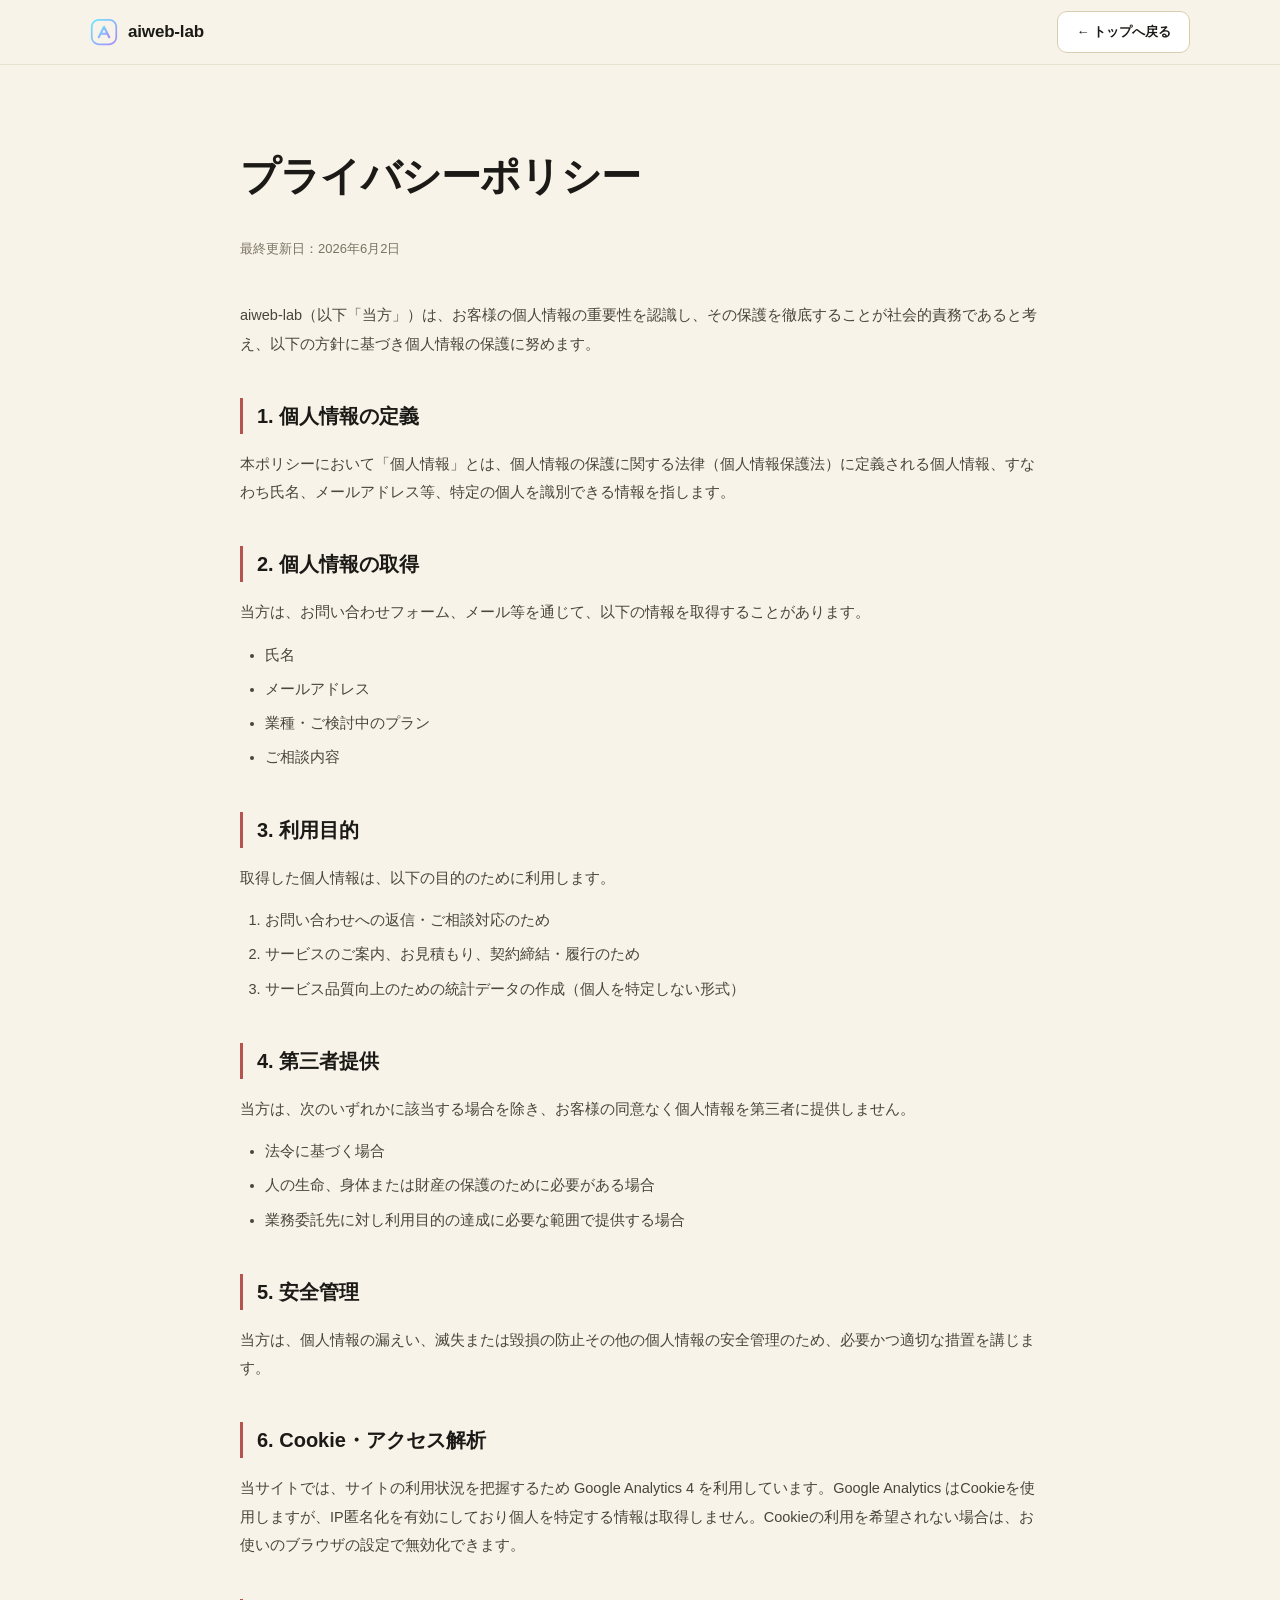
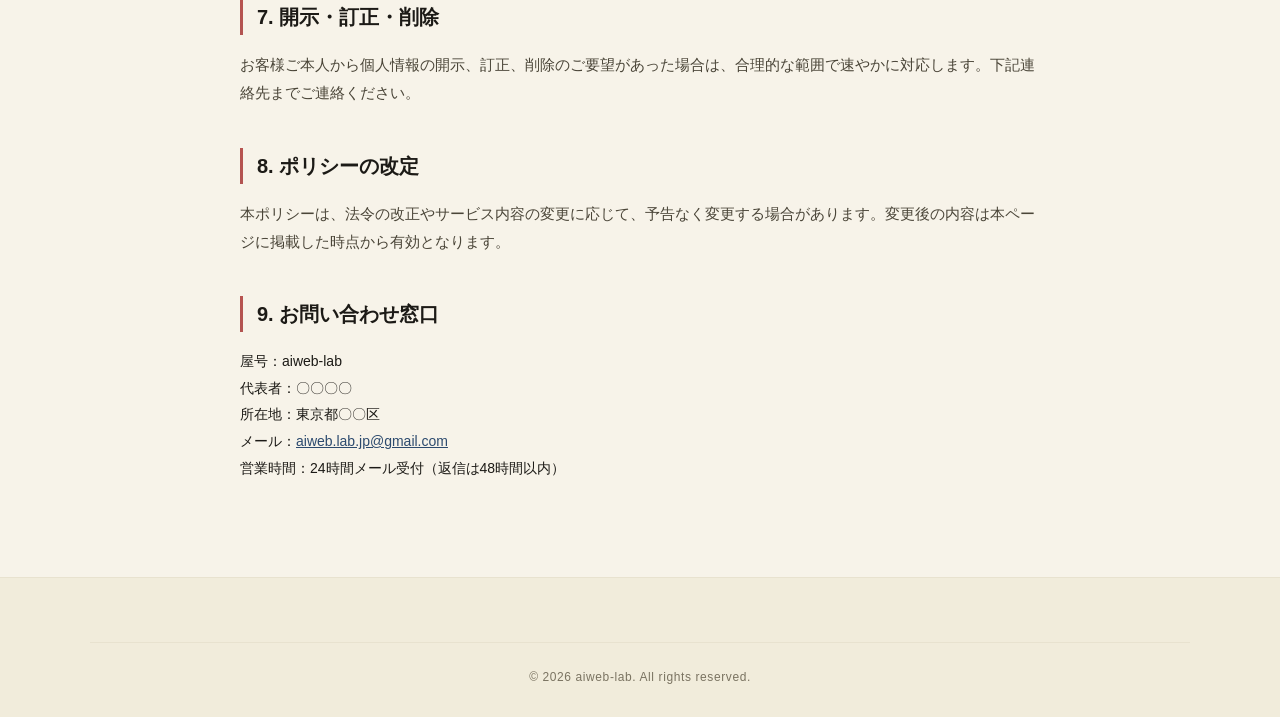
==== privacy.html @ 54e16741 "Add files via upload" ====
<!DOCTYPE html>
<html lang="ja">
<head>
<meta charset="UTF-8">
<meta name="viewport" content="width=device-width,initial-scale=1">
<meta name="robots" content="index,follow">
<title>プライバシーポリシー | aiweb-lab</title>
<meta name="description" content="aiweb-labのプライバシーポリシー。個人情報の取り扱いについて記載しています。">
<link rel="stylesheet" href="assets/css/style.css">
<style>
  .legal{padding:140px 0 96px}
  .legal h1{font-size:clamp(28px,4vw,40px);margin-bottom:24px;letter-spacing:-.02em}
  .legal .meta{color:var(--fg-subtle);font-size:13px;margin-bottom:40px;font-family:var(--ff-en)}
  .legal h2{
    font-size:20px;font-weight:700;margin:40px 0 16px;
    padding-left:14px;border-left:3px solid;border-image:var(--grad) 1;
  }
  .legal p,.legal li{color:var(--fg-muted);font-size:14.5px;line-height:1.95}
  .legal p{margin-bottom:14px}
  .legal ul,.legal ol{padding-left:1.4em;margin-bottom:18px}
  .legal li{margin-bottom:6px;list-style:disc}
  .legal ol li{list-style:decimal}
  .legal address{color:var(--fg);font-style:normal;line-height:1.9;font-size:14px}
</style>
</head>
<body>
<header class="site-header" data-elevated="true">
  <div class="container header-inner">
    <a href="index.html" class="brand">
      <span class="brand-mark"><svg viewBox="0 0 32 32" width="28" height="28"><defs><linearGradient id="lg" x1="0" y1="0" x2="1" y2="1"><stop offset="0%" stop-color="#6ee7ff"/><stop offset="100%" stop-color="#a78bfa"/></linearGradient></defs><rect x="2" y="2" width="28" height="28" rx="8" fill="none" stroke="url(#lg)" stroke-width="2"/><path d="M10 22 L16 10 L22 22 M12.5 18 H19.5" stroke="url(#lg)" stroke-width="2.4" stroke-linecap="round" stroke-linejoin="round" fill="none"/></svg></span>
      <span class="brand-text">aiweb-lab</span>
    </a>
    <a href="index.html" class="btn-ghost" style="padding:8px 18px;font-size:13px">← トップへ戻る</a>
  </div>
</header>
<main class="legal">
  <div class="container narrow">
    <h1>プライバシーポリシー</h1>
    <p class="meta">最終更新日：2026年6月2日</p>

    <p>aiweb-lab（以下「当方」）は、お客様の個人情報の重要性を認識し、その保護を徹底することが社会的責務であると考え、以下の方針に基づき個人情報の保護に努めます。</p>

    <h2>1. 個人情報の定義</h2>
    <p>本ポリシーにおいて「個人情報」とは、個人情報の保護に関する法律（個人情報保護法）に定義される個人情報、すなわち氏名、メールアドレス等、特定の個人を識別できる情報を指します。</p>

    <h2>2. 個人情報の取得</h2>
    <p>当方は、お問い合わせフォーム、メール等を通じて、以下の情報を取得することがあります。</p>
    <ul>
      <li>氏名</li>
      <li>メールアドレス</li>
      <li>業種・ご検討中のプラン</li>
      <li>ご相談内容</li>
    </ul>

    <h2>3. 利用目的</h2>
    <p>取得した個人情報は、以下の目的のために利用します。</p>
    <ol>
      <li>お問い合わせへの返信・ご相談対応のため</li>
      <li>サービスのご案内、お見積もり、契約締結・履行のため</li>
      <li>サービス品質向上のための統計データの作成（個人を特定しない形式）</li>
    </ol>

    <h2>4. 第三者提供</h2>
    <p>当方は、次のいずれかに該当する場合を除き、お客様の同意なく個人情報を第三者に提供しません。</p>
    <ul>
      <li>法令に基づく場合</li>
      <li>人の生命、身体または財産の保護のために必要がある場合</li>
      <li>業務委託先に対し利用目的の達成に必要な範囲で提供する場合</li>
    </ul>

    <h2>5. 安全管理</h2>
    <p>当方は、個人情報の漏えい、滅失または毀損の防止その他の個人情報の安全管理のため、必要かつ適切な措置を講じます。</p>

    <h2>6. Cookie・アクセス解析</h2>
    <p>当サイトでは、サイトの利用状況を把握するため Google Analytics 4 を利用しています。Google Analytics はCookieを使用しますが、IP匿名化を有効にしており個人を特定する情報は取得しません。Cookieの利用を希望されない場合は、お使いのブラウザの設定で無効化できます。</p>

    <h2>7. 開示・訂正・削除</h2>
    <p>お客様ご本人から個人情報の開示、訂正、削除のご要望があった場合は、合理的な範囲で速やかに対応します。下記連絡先までご連絡ください。</p>

    <h2>8. ポリシーの改定</h2>
    <p>本ポリシーは、法令の改正やサービス内容の変更に応じて、予告なく変更する場合があります。変更後の内容は本ページに掲載した時点から有効となります。</p>

    <h2>9. お問い合わせ窓口</h2>
    <address>
      屋号：aiweb-lab<br>
      代表者：〇〇〇〇<br>
      所在地：東京都〇〇区<br>
      メール：<a href="mailto:aiweb.lab.jp@gmail.com" style="color:var(--cyan);text-decoration:underline">aiweb.lab.jp@gmail.com</a><br>
      営業時間：24時間メール受付（返信は48時間以内）
    </address>
  </div>
</main>
<footer class="site-footer">
  <div class="container">
    <p class="copyright">© 2026 aiweb-lab. All rights reserved.</p>
  </div>
</footer>
</body>
</html>
---- assets/css/style.css ----
/* =========================================================
   aiweb-lab — style.css
   Clean modern light theme
   ========================================================= */

:root{
  /* Background — 和紙 / 生成り */
  --bg-0:#ffffff;
  --bg-1:#f7f3e9;      /* kinari (washi) base */
  --bg-2:#fdfaf2;      /* card paper */
  --bg-3:#efe9d8;
  --bg-4:#e6dec8;

  /* Surface tint */
  --surface-soft:#f1ecdb;

  /* Borders — 細罫線 */
  --border-subtle:#e8e2cf;
  --border:#d6cdb2;
  --border-strong:#b3a888;

  /* Text — 墨色 */
  --fg:#1c1a16;        /* sumi */
  --fg-muted:#4a4538;
  --fg-subtle:#7a7361;

  /* Accents — 朱 / 藍 / 抹茶 */
  --vermilion:#b85450;   /* 朱（あけ） */
  --vermilion-deep:#9a3f3b;
  --indigo:#2c4a6e;      /* 藍 */
  --indigo-deep:#1f3a5f;
  --matcha:#6b8e4e;      /* 抹茶 */
  --ochre:#c9a875;       /* 黄土 */

  /* Legacy aliases (so existing class names keep working) */
  --cyan:var(--indigo);
  --violet:var(--vermilion);
  --yellow:var(--ochre);
  --grad:linear-gradient(135deg,var(--vermilion),var(--indigo));
  --grad-strong:linear-gradient(120deg,#b85450 0%,#9a3f3b 50%,#2c4a6e 100%);

  /* Typography — 見出し明朝、本文ゴシック */
  --ff-jp:-apple-system,"Hiragino Kaku Gothic ProN","Yu Gothic","Yu Gothic UI",sans-serif;
  --ff-jp-mincho:"Shippori Mincho","Hiragino Mincho ProN","Yu Mincho",serif;
  --ff-en:"Inter",-apple-system,sans-serif;
  --ff-base:var(--ff-en),var(--ff-jp);
  --ff-display:var(--ff-jp-mincho);

  /* Sizing */
  --container:1180px;
  --container-narrow:880px;
  --radius:8px;
  --radius-lg:12px;
}

/* Smooth size transitions (FAQ details auto height) */
:root{interpolate-size:allow-keywords}

/* Reset */
*,*::before,*::after{box-sizing:border-box}
*{margin:0;padding:0}
html{scroll-behavior:smooth;-webkit-text-size-adjust:100%}
body{
  font-family:var(--ff-base);
  background:var(--bg-1);
  color:var(--fg);
  line-height:1.8;
  font-feature-settings:"palt";
  font-size:clamp(15.5px,.95rem + .2vw,17.5px);
  -webkit-font-smoothing:antialiased;
  text-rendering:optimizeLegibility;
  overflow-x:hidden;
}
img,svg,video{display:block;max-width:100%;height:auto}
button{font:inherit;color:inherit;background:none;border:0;cursor:pointer}
a{color:inherit;text-decoration:none}
ul,ol{list-style:none}

::selection{background:rgba(124,58,237,.18);color:var(--fg)}

/* Skip link */
.skip-link{
  position:absolute;left:-9999px;top:0;
  background:var(--fg);color:#fff;padding:8px 16px;z-index:1000;
  font-weight:600;border-radius:0 0 8px 0;
}
.skip-link:focus{left:0}

/* Container */
.container{
  width:100%;
  max-width:var(--container);
  margin-inline:auto;
  padding-inline:clamp(20px,4vw,40px);
}
.container.narrow{max-width:var(--container-narrow)}

/* =========================================================
   HEADER
   ========================================================= */
.site-header{
  position:fixed;inset:0 0 auto 0;z-index:50;
  transition:background .3s ease,border-color .3s ease,backdrop-filter .3s ease;
  border-bottom:1px solid transparent;
}
.site-header[data-elevated="true"]{
  background:rgba(247,243,233,.82);
  backdrop-filter:saturate(160%) blur(14px);
  -webkit-backdrop-filter:saturate(160%) blur(14px);
  border-bottom-color:var(--border-subtle);
}
.header-inner{
  display:flex;align-items:center;justify-content:space-between;
  height:64px;
}
.brand{display:inline-flex;align-items:center;gap:10px;font-weight:700;letter-spacing:-.01em;color:var(--fg)}
.brand-mark{display:inline-grid;place-items:center}
.brand-text{font-family:var(--ff-en);font-size:17px}
.site-nav{display:flex;align-items:center;gap:28px}
.site-nav a{
  font-size:14px;color:var(--fg-muted);font-weight:500;
  transition:color .2s ease;
}
.site-nav a:hover{color:var(--fg)}
.nav-cta{
  background:var(--fg);color:#fff !important;
  padding:8px 18px;border-radius:8px;font-weight:600 !important;
  transition:background .2s ease,transform .2s ease;
}
.nav-cta:hover{background:#262626;transform:translateY(-1px)}
.burger{display:none;width:44px;height:44px;flex-direction:column;gap:5px;align-items:center;justify-content:center}
.burger span{display:block;width:22px;height:2px;background:var(--fg);transition:transform .25s,opacity .25s}
.burger[aria-expanded="true"] span:nth-child(1){transform:translateY(7px) rotate(45deg)}
.burger[aria-expanded="true"] span:nth-child(2){opacity:0}
.burger[aria-expanded="true"] span:nth-child(3){transform:translateY(-7px) rotate(-45deg)}

@media (max-width:900px){
  .site-nav{
    position:absolute;top:64px;left:0;right:0;
    flex-direction:column;align-items:stretch;gap:0;
    background:rgba(247,243,233,.98);
    backdrop-filter:blur(16px);-webkit-backdrop-filter:blur(16px);
    border-bottom:1px solid var(--border-subtle);
    padding:8px 20px 24px;
    transform:translateY(-12px);opacity:0;pointer-events:none;
    transition:transform .25s ease,opacity .25s ease;
  }
  .site-nav[data-open="true"]{transform:none;opacity:1;pointer-events:auto}
  .site-nav a{padding:14px 0;font-size:16px;border-bottom:1px solid var(--border-subtle);color:var(--fg)}
  .site-nav a:last-child{border:0}
  .nav-cta{margin-top:12px;text-align:center;padding:14px 20px;border-radius:10px}
  .burger{display:flex}
}

/* =========================================================
   HERO
   ========================================================= */
.hero{
  position:relative;min-height:min(100svh,820px);
  display:grid;place-items:center;
  overflow:hidden;isolation:isolate;
  padding:104px 0 64px;
  background:var(--bg-1);
}
.hero-bg{
  position:absolute;inset:-20%;z-index:-2;
  background:
    radial-gradient(50% 45% at 16% 28%,rgba(184,84,80,.16),transparent 60%),
    radial-gradient(55% 50% at 84% 68%,rgba(44,74,110,.18),transparent 60%),
    radial-gradient(35% 30% at 58% 12%,rgba(201,168,117,.12),transparent 60%);
  filter:blur(80px);
  animation:drift 26s ease-in-out infinite alternate;
}
@keyframes drift{to{transform:translate3d(3%,-2%,0) scale(1.05)}}

.hero-grain{display:none}

.hero-inner{text-align:center;position:relative;z-index:1}

/* Hero notice (positioning disclosure) */
.hero-notice{
  font-size:13px;line-height:1.75;
  color:var(--fg-muted);
  margin:14px auto 22px;
  max-width:560px;
}
.hero-notice a{
  color:var(--vermilion);font-weight:600;
  text-decoration:underline;text-underline-offset:3px;
}
.hero-notice a:hover{color:var(--vermilion-deep)}

.badge{
  display:inline-flex;align-items:center;gap:10px;
  padding:7px 16px;border-radius:0;
  background:var(--bg-2);
  border:1px solid var(--vermilion);
  font-size:12.5px;letter-spacing:.05em;color:var(--vermilion);font-weight:600;
  margin-bottom:28px;
  position:relative;
}
.badge::before,.badge::after{
  content:"";position:absolute;width:7px;height:7px;border:1px solid var(--vermilion);
}
.badge::before{top:-2px;left:-2px;border-right:0;border-bottom:0}
.badge::after{bottom:-2px;right:-2px;border-left:0;border-top:0}
.dot{
  width:7px;height:7px;border-radius:50%;background:var(--vermilion);
  box-shadow:0 0 0 0 rgba(184,84,80,.55);
  animation:pulse 2s infinite;
}
@keyframes pulse{
  0%{box-shadow:0 0 0 0 rgba(184,84,80,.5)}
  70%{box-shadow:0 0 0 8px rgba(184,84,80,0)}
  100%{box-shadow:0 0 0 0 rgba(184,84,80,0)}
}

.hero h1{
  font-family:var(--ff-display);
  font-size:clamp(36px,7vw,84px);
  line-height:1.18;letter-spacing:-.02em;
  font-weight:700;
  margin-bottom:24px;
  font-feature-settings:"palt";
  color:var(--fg);
}
/* Accent — 朱色一色（グラデ廃止）+ 朱の点（一文字目の右上） */
.grad{
  color:var(--vermilion);
  -webkit-text-fill-color:initial;
  background:none;
  position:relative;
  font-family:var(--ff-display);
  font-weight:800;
}
@media (forced-colors:active){
  .grad{-webkit-text-fill-color:CanvasText;background:none}
}

.hero-sub{
  color:var(--fg-muted);
  font-size:clamp(15.5px,1.4vw,18.5px);
  line-height:1.9;
  margin:0 auto 36px;max-width:660px;
}
.hero-sub b{color:var(--fg);font-weight:700}

.cta-row{
  display:flex;gap:12px;justify-content:center;flex-wrap:wrap;
  margin-bottom:32px;
}

.hero-trust{
  display:flex;gap:0;justify-content:center;flex-wrap:wrap;
  color:var(--fg-muted);font-size:13px;
  margin-bottom:36px;
}
.hero-trust li{
  display:inline-flex;align-items:center;
  padding:0 18px;line-height:1.5;
  border-right:1px solid var(--border);
}
.hero-trust li:last-child{border-right:0}
@media (max-width:560px){
  .hero-trust li{border-right:0;padding:4px 12px}
}

/* Hero plan meta bar */
.hero-meta{
  display:inline-flex;align-items:stretch;gap:0;
  padding:14px 4px;border-radius:14px;
  background:var(--bg-2);
  border:1px solid var(--border);
  box-shadow:0 2px 8px rgba(10,10,10,.04);
  max-width:100%;
}
.meta-item{
  display:flex;flex-direction:column;gap:2px;
  padding:0 22px;text-align:left;
}
.meta-label{
  font-size:11px;color:var(--fg-muted);letter-spacing:.05em;
  font-family:var(--ff-en);text-transform:uppercase;font-weight:600;
}
.meta-val{
  font-family:var(--ff-en);font-weight:800;font-size:18px;
  color:var(--fg);letter-spacing:-.01em;line-height:1.2;
}
.meta-val small{font-size:11px;color:var(--fg-muted);font-weight:600;margin-left:1px}
.meta-sub{font-size:11px;color:var(--indigo);font-weight:600}
.meta-sep{
  width:1px;align-self:stretch;
  background:var(--border);
  margin:4px 0;
}
@media (max-width:680px){
  .hero-meta{flex-direction:column;padding:8px;gap:6px;width:100%;max-width:340px}
  .meta-item{flex-direction:row;align-items:baseline;justify-content:space-between;padding:8px 16px}
  .meta-sep{width:auto;height:1px;background:var(--border);margin:0 12px}
}

.scroll-hint{
  position:absolute;bottom:24px;left:50%;
  transform:translateX(-50%);
  font-size:10px;letter-spacing:.3em;color:var(--fg-subtle);
  animation:bob 2s ease-in-out infinite;
  font-family:var(--ff-en);
}
@keyframes bob{50%{transform:translate(-50%,6px)}}

/* =========================================================
   BUTTONS — modern monochrome
   ========================================================= */
.btn-primary,
.btn-ghost{
  display:inline-flex;align-items:center;gap:10px;
  padding:13px 24px;border-radius:10px;
  font-weight:600;font-size:14.5px;
  transition:transform .2s ease,background .2s ease,border-color .2s ease,box-shadow .2s ease;
  position:relative;
  text-align:center;justify-content:center;
}
.btn-primary{
  color:#fff;
  background:var(--fg);
  box-shadow:0 1px 2px rgba(10,10,10,.06),0 4px 12px rgba(10,10,10,.08);
}
.btn-primary:hover{background:#262626;transform:translateY(-1px);box-shadow:0 2px 4px rgba(10,10,10,.08),0 10px 24px rgba(10,10,10,.12)}
.btn-primary:focus-visible{outline:2px solid var(--violet);outline-offset:3px}

.btn-ghost{
  color:var(--fg);
  border:1px solid var(--border);
  background:#fff;
}
.btn-ghost:hover{background:var(--bg-3);border-color:var(--border-strong);transform:translateY(-1px)}
.btn-ghost:focus-visible{outline:2px solid var(--violet);outline-offset:3px}

/* =========================================================
   SECTIONS
   ========================================================= */
.section{padding:clamp(80px,10vw,128px) 0;position:relative}
.section-head{text-align:center;margin-bottom:clamp(40px,5vw,64px)}
/* Eyebrow — 朱の罫線で挟むミニマル和風 */
.eyebrow{
  display:inline-flex;align-items:center;gap:10px;
  font-family:var(--ff-en);font-size:11px;letter-spacing:.25em;text-transform:uppercase;
  color:var(--vermilion);font-weight:600;
  padding:0;border-radius:0;background:none;border:0;
  margin-bottom:16px;
}
.eyebrow::before,.eyebrow::after{
  content:"";display:inline-block;width:24px;height:1px;background:var(--vermilion);opacity:.5;
}
.section h2{
  font-family:var(--ff-display);
  font-size:clamp(28px,4vw,44px);
  line-height:1.35;letter-spacing:-.01em;font-weight:700;
  margin-bottom:14px;color:var(--fg);
}
.lead{color:var(--fg-muted);max-width:620px;margin:0 auto;font-size:clamp(14px,1.3vw,16px)}

/* =========================================================
   CARD GRID
   ========================================================= */
.grid-3{
  display:grid;gap:clamp(16px,2vw,24px);
  grid-template-columns:repeat(auto-fit,minmax(min(280px,100%),1fr));
}

.card{
  position:relative;
  background:var(--bg-2);
  border:1px solid var(--border);
  border-radius:var(--radius-lg);
  padding:clamp(24px,3vw,32px);
  transition:transform .25s ease,box-shadow .25s ease,border-color .25s ease;
  box-shadow:0 1px 2px rgba(10,10,10,.04),0 4px 12px -4px rgba(10,10,10,.05);
}
@media (hover:hover) and (pointer:fine){
  .card:hover{
    transform:translateY(-4px);
    border-color:var(--fg);
    box-shadow:0 4px 8px rgba(10,10,10,.06),0 16px 40px -8px rgba(10,10,10,.14);
  }
}

.card-num{
  font-family:var(--ff-en);font-size:12px;font-weight:600;
  color:var(--vermilion);letter-spacing:.15em;
  margin-bottom:10px;
  display:inline-block;
  padding-bottom:4px;
  border-bottom:1px solid var(--vermilion);
}
.card h3{
  font-size:clamp(18px,1.8vw,22px);font-weight:700;letter-spacing:-.015em;
  margin-bottom:12px;line-height:1.4;color:var(--fg);
}
.card p{color:var(--fg-muted);font-size:14.5px;line-height:1.8;margin-bottom:16px}
.card .micro{display:flex;flex-direction:column;gap:6px;color:var(--fg-muted);font-size:13px}
.card .micro li{padding-left:18px;position:relative}
.card .micro li::before{
  content:"";position:absolute;left:0;top:.7em;
  width:6px;height:6px;border-radius:50%;
  background:var(--grad);
}

/* =========================================================
   SERVICES
   ========================================================= */
.services-grid .service header{margin-bottom:12px}
.service .tag{
  display:inline-block;font-size:11px;
  font-family:var(--ff-en);letter-spacing:.15em;text-transform:uppercase;
  padding:4px 10px;border-radius:0;
  background:transparent;color:var(--indigo);font-weight:600;
  border:1px solid var(--indigo);
  margin-bottom:8px;
}
.service h3{font-size:18px;font-weight:600;color:var(--fg);margin:0}
.service-price{
  font-family:var(--ff-en);
  font-size:clamp(32px,4vw,42px);font-weight:800;
  color:var(--fg);letter-spacing:-.025em;
  margin:10px 0 4px;line-height:1;
}
.service-price span{font-size:.55em;vertical-align:.18em;margin-right:2px;color:var(--fg-muted);font-weight:600}
.service-price .unit{font-size:.4em;color:var(--fg-muted);margin-left:4px;vertical-align:0;font-weight:600}
.service-tax{font-size:12px;color:var(--fg-subtle);margin-bottom:16px}
.checks{display:flex;flex-direction:column;gap:10px;color:var(--fg);font-size:14px;margin-top:18px}
.checks li{padding-left:26px;position:relative;line-height:1.6}
.checks li::before{
  content:"";position:absolute;left:0;top:.25em;
  width:18px;height:18px;border-radius:50%;
  background:var(--grad);
  mask:url("data:image/svg+xml;utf8,<svg xmlns='http://www.w3.org/2000/svg' viewBox='0 0 16 16'><path d='M3 8l3 3 7-7' stroke='black' stroke-width='2.4' fill='none' stroke-linecap='round' stroke-linejoin='round'/></svg>") center/12px no-repeat;
  -webkit-mask:url("data:image/svg+xml;utf8,<svg xmlns='http://www.w3.org/2000/svg' viewBox='0 0 16 16'><path d='M3 8l3 3 7-7' stroke='black' stroke-width='2.4' fill='none' stroke-linecap='round' stroke-linejoin='round'/></svg>") center/12px no-repeat;
}

/* =========================================================
   DEMOS
   ========================================================= */
.demos-grid .demo{
  padding:0;overflow:hidden;display:flex;flex-direction:column;
  text-decoration:none;color:inherit;
}
.demo-thumb{
  position:relative;aspect-ratio:16/10;overflow:hidden;
  display:grid;place-items:center;
}
/* 和の色：朱・桜鼠・浅葱 */
.demo-thumb.gym{background:linear-gradient(135deg,#c46b58 0%,#7c2a25 100%)}
.demo-thumb.salon{background:linear-gradient(135deg,#d4a59a 0%,#a07569 100%)}
.demo-thumb.coach{background:linear-gradient(135deg,#5a7a96 0%,#2c4a6e 100%)}
.thumb-overlay{
  position:absolute;inset:0;
  background:linear-gradient(180deg,rgba(0,0,0,.15) 0%,rgba(0,0,0,.55) 100%);
  pointer-events:none;
}
/* Plan tag — top right of demo thumb */
.plan-tag{
  position:absolute;top:12px;right:12px;z-index:2;
  display:inline-block;
  font-family:var(--ff-en);font-size:10.5px;letter-spacing:.06em;font-weight:700;
  padding:5px 10px;
  background:var(--bg-2);
  color:var(--vermilion);
  border:1px solid var(--vermilion);
}
.thumb-content{position:relative;text-align:center;padding:24px;color:#fff}
.thumb-tag{
  display:inline-block;font-size:11px;letter-spacing:.2em;
  padding:4px 14px;border:1px solid rgba(255,255,255,.7);
  color:#fff;margin-bottom:14px;font-weight:600;
  background:transparent;
}
.thumb-h{
  font-family:var(--ff-display);
  font-size:clamp(20px,2.2vw,28px);font-weight:700;
  letter-spacing:.02em;line-height:1.4;color:#fff;
  text-shadow:0 2px 12px rgba(0,0,0,.4);
}
.thumb-deco{
  position:absolute;inset:0;width:100%;height:100%;
  pointer-events:none;opacity:.4;
}
.demo-body{padding:24px 28px 28px}
.demo-body h3{font-size:18px;margin-bottom:8px;font-weight:700;color:var(--fg)}
.demo-body p{color:var(--fg-muted);font-size:14px;line-height:1.7;margin-bottom:14px}
.demo-link{
  font-family:var(--ff-en);font-size:13px;font-weight:600;
  color:var(--vermilion);letter-spacing:.02em;
}
.demo:hover .demo-link{color:var(--indigo)}
.demos-note{
  text-align:center;color:var(--fg-subtle);
  font-size:12px;margin-top:32px;
}

/* Metrics */
.metrics{
  display:grid;gap:16px;
  grid-template-columns:repeat(auto-fit,minmax(min(220px,100%),1fr));
  margin-top:56px;
  padding-top:48px;
  border-top:1px solid var(--border-subtle);
}
.metric{text-align:center;padding:8px 12px}
.metric-num{
  font-family:var(--ff-en);font-weight:800;
  font-size:clamp(40px,5vw,56px);line-height:1;letter-spacing:-.04em;
  color:var(--fg);
  margin-bottom:8px;
}
.metric-num small{font-size:.45em;color:var(--fg-muted);margin-left:2px;font-weight:600}
.metric-lbl{font-size:13px;font-weight:600;color:var(--fg);letter-spacing:.02em;margin-bottom:6px}
.metric-desc{font-size:12px;color:var(--fg-muted);line-height:1.7;max-width:240px;margin:0 auto}

/* =========================================================
   FLOW
   ========================================================= */
.flow{
  display:grid;gap:20px;
  grid-template-columns:repeat(auto-fit,minmax(min(220px,100%),1fr));
}
.flow li{
  position:relative;padding:28px 24px;
  background:#fff;border-radius:var(--radius);
  border:1px solid var(--border);
  box-shadow:0 1px 2px rgba(10,10,10,.03);
}
.flow .step{
  display:inline-block;
  font-family:var(--ff-en);font-size:11px;font-weight:600;
  letter-spacing:.15em;
  color:var(--vermilion);margin-bottom:10px;
  padding-bottom:4px;
  border-bottom:1px solid var(--vermilion);
}
.flow h3{font-size:16px;font-weight:700;margin-bottom:6px;color:var(--fg)}
.flow p{color:var(--fg-muted);font-size:13.5px;line-height:1.7}

/* =========================================================
   PRICING
   ========================================================= */
.pricing{
  background:var(--surface-soft);
}
.plans{
  display:grid;gap:24px;align-items:center;
  grid-template-columns:repeat(3,1fr);
  max-width:1100px;margin:0 auto;
}
@media (max-width:920px){
  .plans{grid-template-columns:1fr;gap:20px}
}

.plan{
  position:relative;
  background:var(--bg-2);
  border:1px solid var(--border);
  border-radius:16px;
  padding:36px 28px 28px;
  transition:transform .25s ease,box-shadow .25s ease,border-color .25s ease;
  box-shadow:0 1px 2px rgba(10,10,10,.03);
}
@media (hover:hover){
  .plan:hover{
    transform:translateY(-4px);
    border-color:var(--border-strong);
    box-shadow:0 12px 32px -8px rgba(10,10,10,.10);
  }
}
.plan-featured{
  transform:scale(1.04);
  border:2px solid var(--vermilion);
  box-shadow:0 20px 48px -12px rgba(184,84,80,.20);
  z-index:1;
}
@media (max-width:920px){
  .plan-featured{order:-1;transform:none;margin-top:12px}
}
@media (hover:hover){
  .plan-featured:hover{transform:scale(1.06) translateY(-4px)}
}
.plan-badge{
  position:absolute;top:-14px;left:50%;transform:translateX(-50%);
  background:var(--vermilion);color:#fff;
  font-weight:600;font-size:12px;letter-spacing:.05em;
  padding:6px 16px;border-radius:0;white-space:nowrap;
}
.plan-name{font-size:18px;font-weight:700;margin-bottom:4px;color:var(--fg)}
.plan-desc{color:var(--fg-muted);font-size:13px;margin-bottom:20px}
.plan-price{display:flex;align-items:baseline;gap:2px;margin-bottom:6px}
.plan-price .cur{font-size:22px;color:var(--fg-muted);font-weight:600}
.plan-price .amt{
  font-family:var(--ff-en);font-size:46px;font-weight:800;letter-spacing:-.03em;
  color:var(--fg);line-height:1;
}
.plan-price .per{font-size:15px;color:var(--fg-muted);margin-left:2px}
.plan-tax{color:var(--fg-subtle);font-size:12px;margin-bottom:24px}
.plan-feats{display:flex;flex-direction:column;gap:0;margin-bottom:28px}
.plan-feats li{
  position:relative;padding:11px 0 11px 28px;
  font-size:14px;border-bottom:1px solid var(--border-subtle);color:var(--fg);
}
.plan-feats li:last-child{border-bottom:0}
.plan-feats li::before{
  content:"";position:absolute;left:0;top:14px;
  width:16px;height:16px;border-radius:50%;background:var(--grad);
  mask:url("data:image/svg+xml;utf8,<svg xmlns='http://www.w3.org/2000/svg' viewBox='0 0 16 16'><path d='M3 8l3 3 7-7' stroke='black' stroke-width='2.5' fill='none' stroke-linecap='round' stroke-linejoin='round'/></svg>") center/11px no-repeat;
  -webkit-mask:url("data:image/svg+xml;utf8,<svg xmlns='http://www.w3.org/2000/svg' viewBox='0 0 16 16'><path d='M3 8l3 3 7-7' stroke='black' stroke-width='2.5' fill='none' stroke-linecap='round' stroke-linejoin='round'/></svg>") center/11px no-repeat;
}
.plan-cta{
  display:block;text-align:center;
  padding:13px 20px;border-radius:10px;
  font-weight:600;font-size:14px;
  background:#fff;color:var(--fg);
  border:1px solid var(--border);
  transition:background .2s ease,transform .2s ease,border-color .2s ease;
}
.plan-cta:hover{background:var(--bg-3);border-color:var(--border-strong);transform:translateY(-1px)}
.plan-cta-primary{
  background:var(--fg);color:#fff;border-color:var(--fg);
}
.plan-cta-primary:hover{background:#262626;border-color:#262626}
.plans-note{
  text-align:center;color:var(--fg-subtle);
  font-size:12px;margin-top:36px;
}

/* =========================================================
   FAQ
   ========================================================= */
.faq-list{display:flex;flex-direction:column;gap:10px}
.faq-item{
  position:relative;
  background:var(--bg-2);
  border:1px solid var(--border);
  border-radius:12px;
  overflow:hidden;
  transition:border-color .25s ease,box-shadow .25s ease;
}
.faq-item[open]{
  border-color:var(--fg);
  box-shadow:0 8px 24px -8px rgba(10,10,10,.10);
}
.faq-item summary{
  list-style:none;cursor:pointer;
  padding:20px 24px;
  display:flex;justify-content:space-between;align-items:center;gap:16px;
  font-weight:600;color:var(--fg);font-size:15px;line-height:1.6;
}
.faq-item summary::-webkit-details-marker{display:none}
.faq-item summary:focus-visible{outline:2px solid var(--violet);outline-offset:-4px;border-radius:12px}
.faq-item .chev{
  flex-shrink:0;width:20px;height:20px;
  color:var(--fg-muted);
  transition:transform .35s cubic-bezier(.4,0,.2,1),color .25s;
}
.faq-item[open] .chev{transform:rotate(180deg);color:var(--fg)}

.faq-body{padding:0 24px 22px;color:var(--fg-muted);font-size:14.5px;line-height:1.85}
.faq-body p b{color:var(--fg);font-weight:700}

.faq-item::details-content{
  height:0;overflow:hidden;opacity:0;
  transition:height .35s ease,opacity .35s ease,content-visibility .35s allow-discrete;
}
.faq-item[open]::details-content{height:auto;opacity:1}
@supports not (interpolate-size:allow-keywords){
  .faq-item .faq-body{
    display:grid;grid-template-rows:0fr;opacity:0;
    padding:0;overflow:hidden;
    transition:grid-template-rows .35s ease,opacity .35s ease,padding .35s ease;
  }
  .faq-item[open] .faq-body{grid-template-rows:1fr;opacity:1;padding:0 24px 22px}
  .faq-item .faq-body > p{overflow:hidden;min-height:0}
}

/* =========================================================
   CONTACT
   ========================================================= */
.contact{background:var(--bg-1)}
.contact-form{
  display:flex;flex-direction:column;gap:18px;
  background:var(--bg-2);
  border:1px solid var(--border);
  border-radius:var(--radius-lg);
  padding:clamp(24px,3vw,40px);
  box-shadow:0 1px 2px rgba(10,10,10,.03);
}
.form-reassure{
  display:flex;gap:18px;flex-wrap:wrap;justify-content:center;
  padding:12px 18px;border-radius:10px;
  background:var(--surface-soft);
  border:1px solid var(--border-subtle);
  color:var(--fg-muted);font-size:12.5px;line-height:1.7;
  margin-bottom:4px;
}
.form-reassure span{
  display:inline-flex;align-items:center;
  padding:0 14px;white-space:nowrap;
  border-right:1px solid var(--border);
}
.form-reassure span:last-child{border-right:0}
.form-row{display:flex;flex-direction:column;gap:6px}
.form-row label{font-size:13px;font-weight:600;color:var(--fg);display:flex;align-items:center;gap:8px}
.req{
  font-size:10px;color:#fff;background:var(--fg);
  padding:2px 6px;border-radius:4px;letter-spacing:.05em;font-weight:700;
}
.contact-form input,
.contact-form select,
.contact-form textarea{
  width:100%;
  padding:12px 14px;
  background:var(--bg-2);
  border:1px solid var(--border);
  border-radius:8px;
  color:var(--fg);font-size:15px;font-family:inherit;
  transition:border-color .2s ease,box-shadow .2s ease;
  min-height:44px;
}
.contact-form textarea{resize:vertical;line-height:1.7;font-size:14.5px}
.contact-form input:focus,
.contact-form select:focus,
.contact-form textarea:focus{
  outline:none;
  border-color:var(--vermilion);
  box-shadow:0 0 0 3px rgba(184,84,80,.15);
}
.submit{align-self:flex-start;padding:14px 32px;margin-top:4px}
.form-note{font-size:12px;color:var(--fg-subtle);text-align:center;line-height:1.8;margin-top:4px}
.form-note a{color:var(--vermilion);text-decoration:underline;text-underline-offset:2px}

/* =========================================================
   FOOTER
   ========================================================= */
.site-footer{
  background:var(--surface-soft);
  border-top:1px solid var(--border-subtle);
  padding:64px 0 28px;color:var(--fg-muted);
  font-size:13px;
}
.footer-grid{
  display:grid;gap:40px 24px;
  grid-template-columns:1.4fr 1fr 1.2fr 1fr;
  margin-bottom:48px;
}
@media (max-width:880px){.footer-grid{grid-template-columns:1fr 1fr}}
@media (max-width:520px){.footer-grid{grid-template-columns:1fr}}
.site-footer .brand-text{font-size:17px;color:var(--fg)}
.foot-desc{font-size:13px;line-height:1.85;color:var(--fg-muted);margin-top:14px}
.site-footer h4{
  font-size:11px;letter-spacing:.15em;text-transform:uppercase;
  color:var(--fg);margin-bottom:14px;font-family:var(--ff-en);font-weight:600;
}
.site-footer ul{display:flex;flex-direction:column;gap:10px}
.site-footer ul a{color:var(--fg-muted);transition:color .2s}
.site-footer ul a:hover{color:var(--fg)}
.biz li{display:grid;grid-template-columns:88px 1fr;gap:10px;line-height:1.7;font-size:12.5px}
.biz li span{color:var(--fg-subtle);font-size:11.5px}
.biz li a{color:var(--vermilion);text-decoration:underline;text-underline-offset:2px}
.copyright{
  text-align:center;font-size:12px;color:var(--fg-subtle);
  padding-top:24px;border-top:1px solid var(--border-subtle);
  font-family:var(--ff-en);letter-spacing:.05em;
}

/* =========================================================
   MOBILE STICKY CTA
   ========================================================= */
.sticky-cta{
  display:none;
  position:fixed;left:16px;right:16px;bottom:16px;z-index:40;
  align-items:center;justify-content:center;gap:8px;
  padding:15px 24px;border-radius:12px;
  background:var(--fg);color:#fff;font-weight:600;font-size:15px;
  box-shadow:0 12px 32px -4px rgba(10,10,10,.25);
  transform:translateY(120%);
  transition:transform .35s cubic-bezier(.2,.7,.2,1);
  padding-bottom:calc(15px + env(safe-area-inset-bottom));
}
.sticky-cta.show{transform:translateY(0)}
@media (min-width:721px){.sticky-cta{display:none !important}}
@media (max-width:720px){
  .sticky-cta{display:flex}
  body{padding-bottom:calc(72px + env(safe-area-inset-bottom))}
  .site-footer{padding-bottom:40px}
}

/* =========================================================
   REVEAL
   ========================================================= */
.reveal{
  opacity:0;
  transform:translateY(20px);
  transition:opacity .7s cubic-bezier(.2,.7,.2,1) var(--d,0s),
             transform .7s cubic-bezier(.2,.7,.2,1) var(--d,0s);
  will-change:opacity,transform;
}
.reveal.in{opacity:1;transform:none}

/* =========================================================
   REDUCED MOTION
   ========================================================= */
@media (prefers-reduced-motion:reduce){
  *,*::before,*::after{
    animation-duration:.01ms !important;
    animation-iteration-count:1 !important;
    transition-duration:.01ms !important;
    scroll-behavior:auto !important;
  }
  .reveal{opacity:1;transform:none}
  .hero-bg{animation-play-state:paused}
  .dot{animation:none}
  .scroll-hint{animation:none}
}
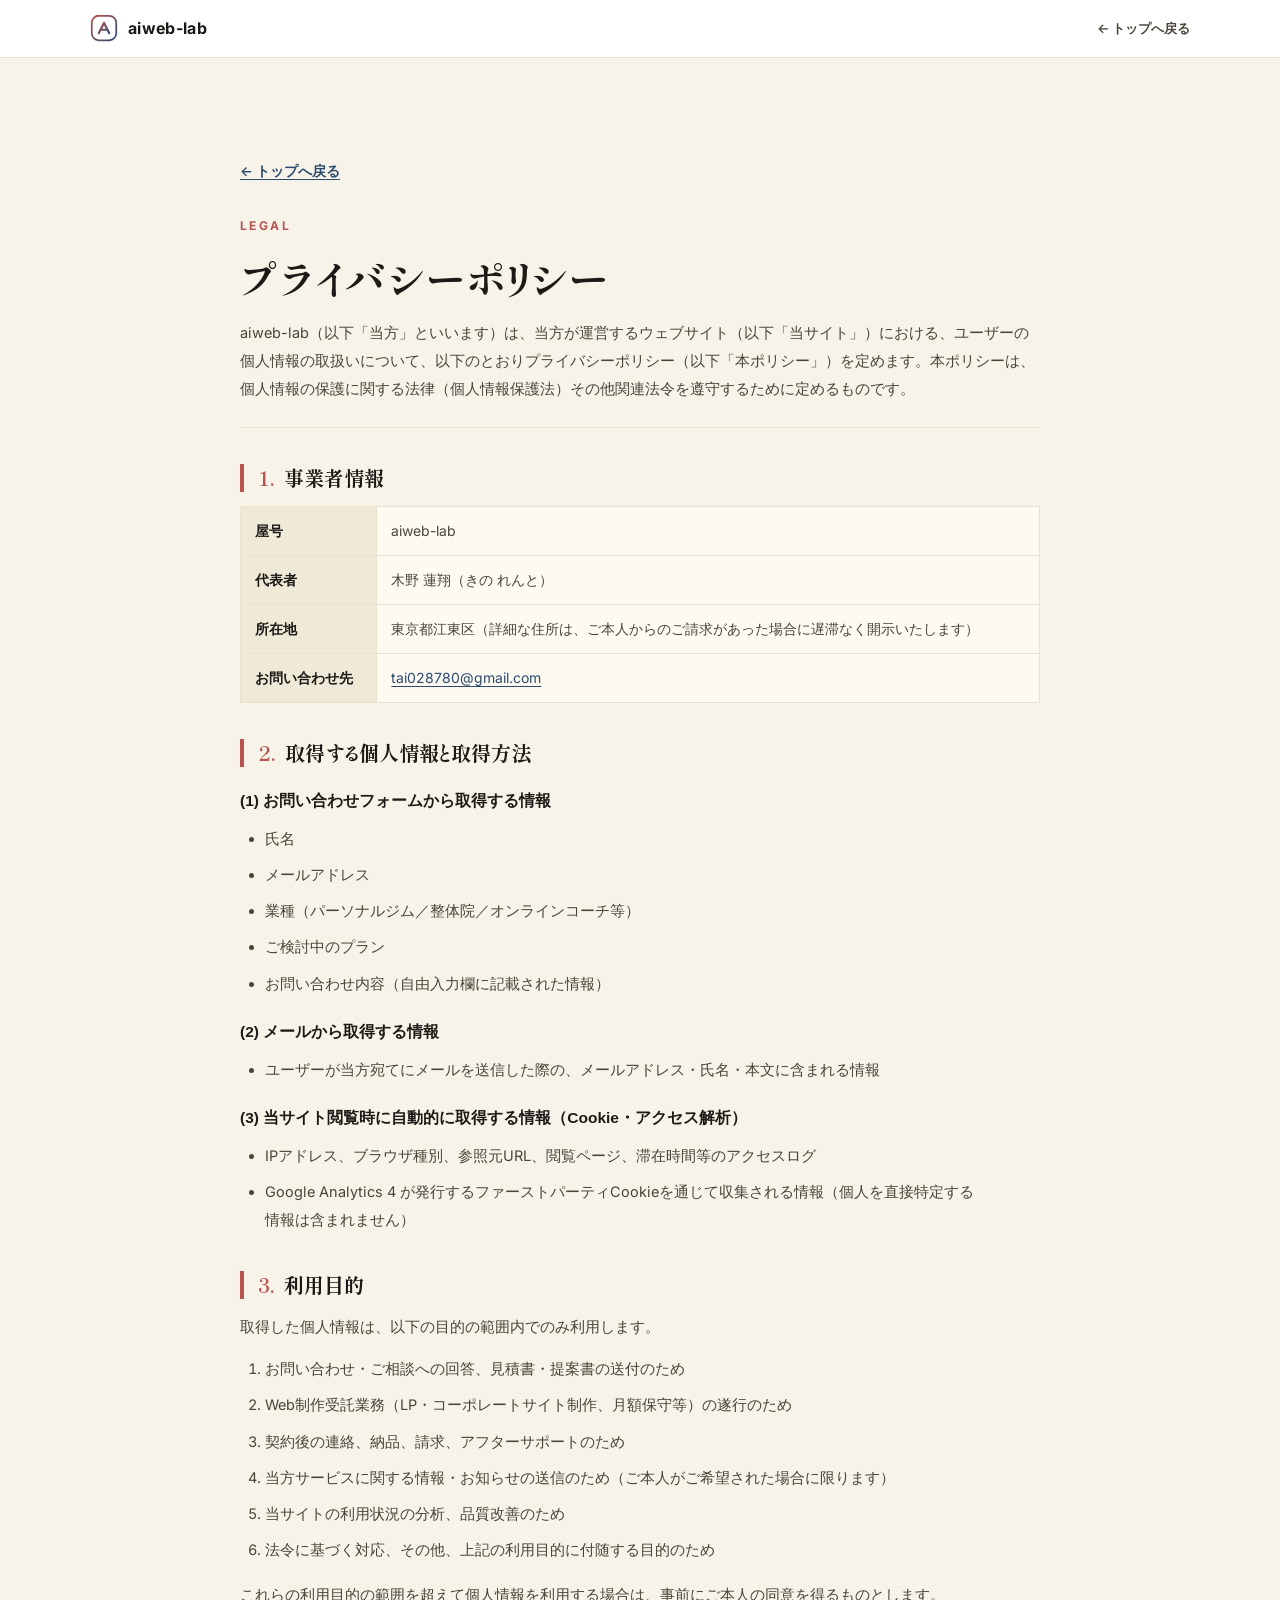
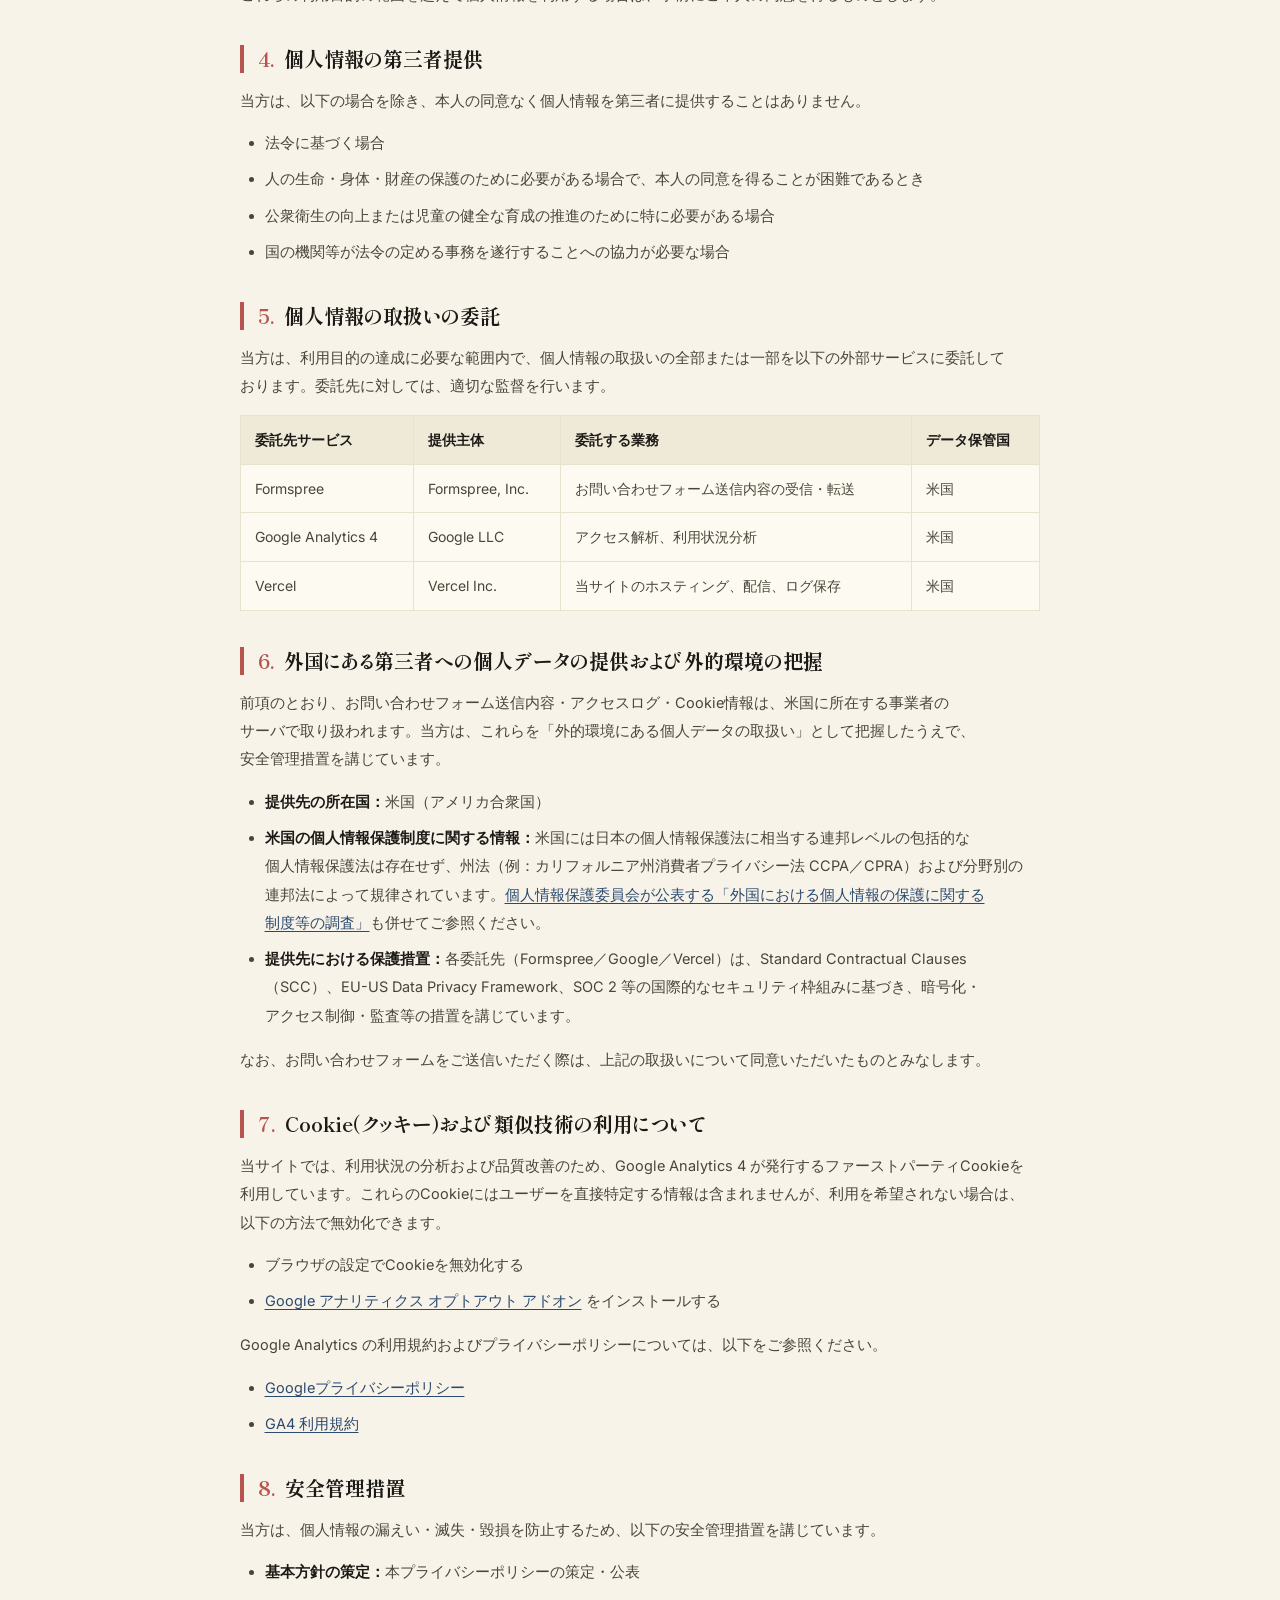
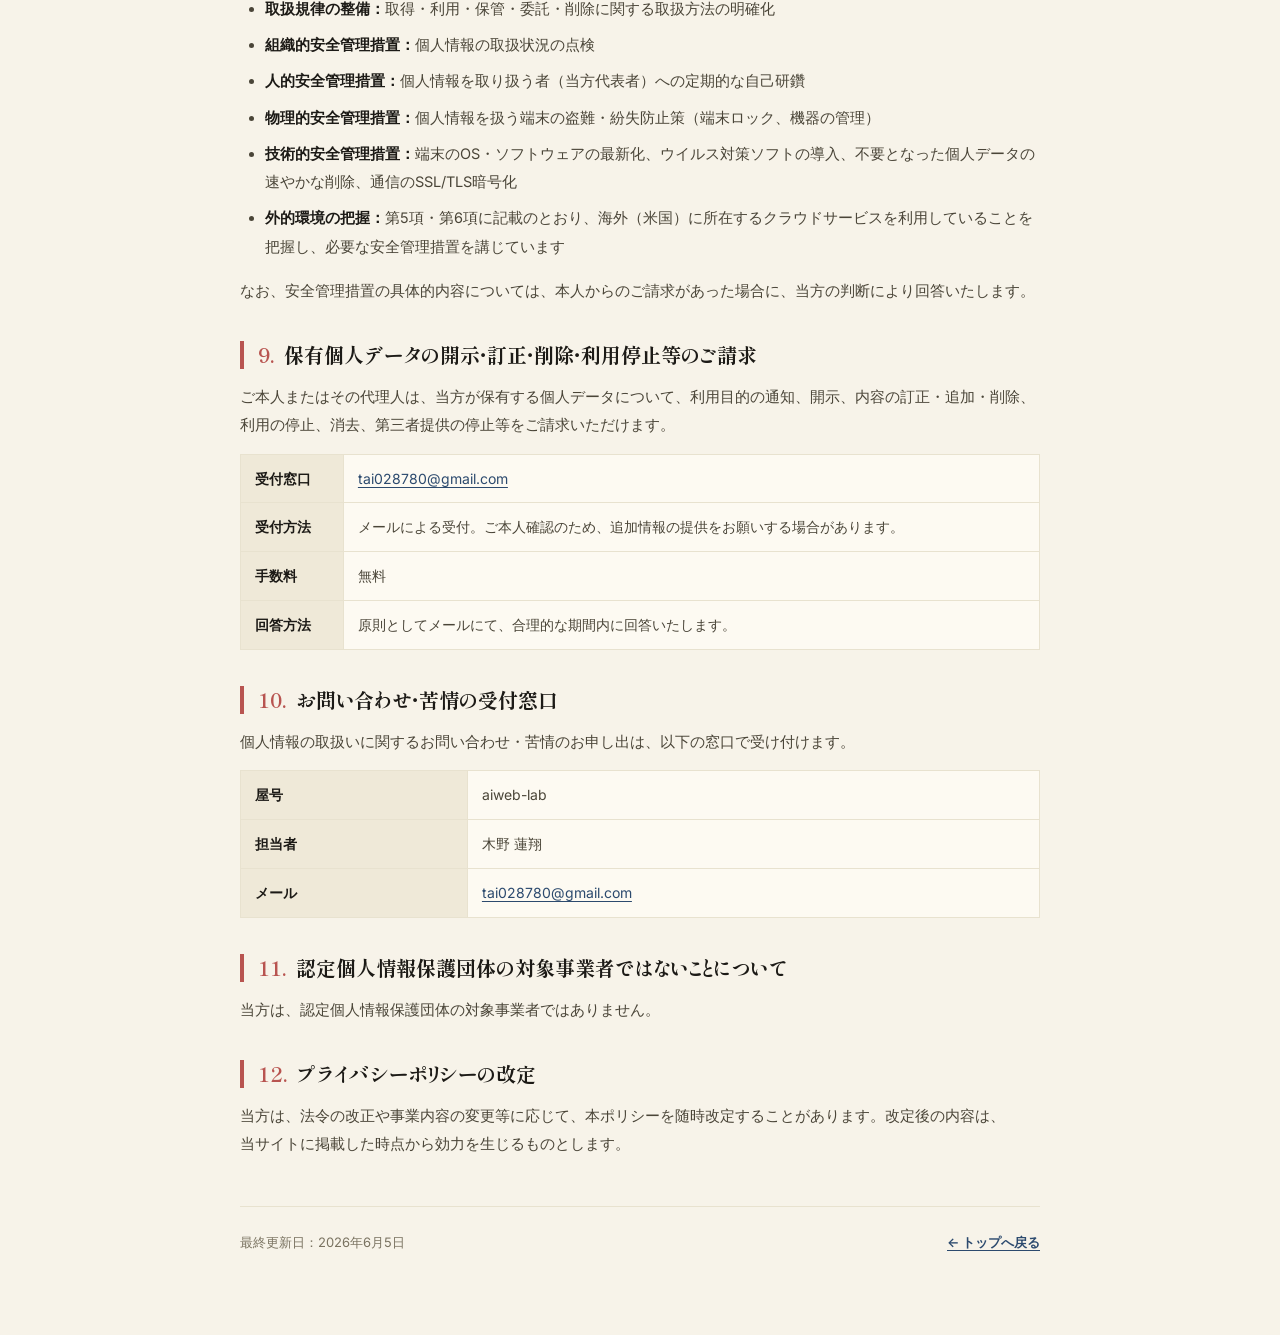
==== commit b90fa9ed: "Add files via upload" ====
--- a/privacy.html
+++ b/privacy.html
@@ -2,98 +2,233 @@
 <html lang="ja">
 <head>
 <meta charset="UTF-8">
-<meta name="viewport" content="width=device-width,initial-scale=1">
-<meta name="robots" content="index,follow">
-<title>プライバシーポリシー | aiweb-lab</title>
-<meta name="description" content="aiweb-labのプライバシーポリシー。個人情報の取り扱いについて記載しています。">
+<meta name="viewport" content="width=device-width,initial-scale=1,viewport-fit=cover">
+<meta name="format-detection" content="telephone=no">
+<meta name="theme-color" content="#ffffff">
+
+<title>プライバシーポリシー｜aiweb-lab</title>
+<meta name="description" content="aiweb-lab（屋号）／代表 木野蓮翔。個人情報保護法に基づく、個人情報の取扱いに関するポリシー。">
+<meta name="robots" content="noindex,follow">
+<link rel="canonical" href="https://aiweb-lab.com/privacy.html">
+
+<link rel="icon" href="assets/img/favicon.ico" sizes="32x32">
+<link rel="icon" href="assets/img/icon.svg" type="image/svg+xml">
+<link rel="apple-touch-icon" href="assets/img/apple-touch-icon.png">
+
+<link rel="preconnect" href="https://fonts.googleapis.com">
+<link rel="preconnect" href="https://fonts.gstatic.com" crossorigin>
+<link rel="stylesheet" href="https://fonts.googleapis.com/css2?family=Inter:wght@400;500;600;700&family=Shippori+Mincho:wght@500;700;800&display=swap">
 <link rel="stylesheet" href="assets/css/style.css">
+
+<!-- GA4 (本番ドメインでのみロード) -->
+<script>
+window.dataLayer=window.dataLayer||[];function gtag(){dataLayer.push(arguments)}
+if(location.hostname==='aiweb-lab.com'){
+  const s=document.createElement('script');
+  s.async=true;s.src='https://www.googletagmanager.com/gtag/js?id=G-5KFF7C0B7F';
+  document.head.appendChild(s);
+  gtag('js',new Date());
+  gtag('config','G-5KFF7C0B7F',{anonymize_ip:true});
+}
+</script>
+
 <style>
-  .legal{padding:140px 0 96px}
-  .legal h1{font-size:clamp(28px,4vw,40px);margin-bottom:24px;letter-spacing:-.02em}
-  .legal .meta{color:var(--fg-subtle);font-size:13px;margin-bottom:40px;font-family:var(--ff-en)}
-  .legal h2{
-    font-size:20px;font-weight:700;margin:40px 0 16px;
-    padding-left:14px;border-left:3px solid;border-image:var(--grad) 1;
-  }
-  .legal p,.legal li{color:var(--fg-muted);font-size:14.5px;line-height:1.95}
-  .legal p{margin-bottom:14px}
-  .legal ul,.legal ol{padding-left:1.4em;margin-bottom:18px}
-  .legal li{margin-bottom:6px;list-style:disc}
-  .legal ol li{list-style:decimal}
-  .legal address{color:var(--fg);font-style:normal;line-height:1.9;font-size:14px}
+.legal{padding:96px 0 80px;background:var(--bg-1);min-height:100vh}
+.legal-wrap{max-width:880px;margin-inline:auto;padding-inline:clamp(20px,4vw,40px)}
+.legal-eyebrow{font-family:var(--ff-en);font-size:12px;letter-spacing:.2em;color:var(--vermilion);font-weight:700;text-transform:uppercase;margin-bottom:14px}
+.legal h1{font-family:var(--ff-display);font-size:clamp(28px,3.6vw,40px);font-weight:700;letter-spacing:.02em;color:var(--fg);margin-bottom:14px;line-height:1.35}
+.legal-lead{font-size:14.5px;color:var(--fg-muted);line-height:1.9;margin-bottom:48px;padding-bottom:24px;border-bottom:1px solid var(--border-subtle)}
+.legal-content{counter-reset:sec}
+.legal h2{font-family:var(--ff-display);font-size:20px;font-weight:700;color:var(--fg);margin:36px 0 14px;padding-left:14px;border-left:4px solid var(--vermilion);line-height:1.4;counter-increment:sec}
+.legal h2::before{content:counter(sec) ". ";color:var(--vermilion);margin-right:4px}
+.legal h3{font-family:var(--ff-jp);font-size:15.5px;font-weight:700;color:var(--fg);margin:20px 0 8px}
+.legal p{font-size:14.5px;line-height:1.95;color:var(--fg-muted);margin-bottom:14px}
+.legal ul,.legal ol{margin:10px 0 16px;padding-left:1.4em}
+.legal ul li,.legal ol li{font-size:14.5px;line-height:1.95;color:var(--fg-muted);margin-bottom:8px;list-style:disc}
+.legal ol li{list-style:decimal}
+.legal strong{color:var(--fg);font-weight:700}
+.legal a{color:var(--indigo);text-decoration:underline;text-underline-offset:3px}
+.legal a:hover{color:var(--vermilion)}
+.legal table{width:100%;border-collapse:collapse;margin:14px 0 20px;font-size:14px}
+.legal table th,.legal table td{border:1px solid var(--border-subtle);padding:12px 14px;text-align:left;vertical-align:top;line-height:1.7}
+.legal table th{background:var(--bg-3);font-weight:700;color:var(--fg)}
+.legal table td{background:var(--bg-2);color:var(--fg-muted)}
+.legal-foot{margin-top:48px;padding-top:24px;border-top:1px solid var(--border-subtle);font-size:13px;color:var(--fg-subtle);display:flex;justify-content:space-between;align-items:center;flex-wrap:wrap;gap:14px}
+.legal-foot a{color:var(--indigo);font-weight:600}
+.legal-back{display:inline-flex;align-items:center;gap:6px;font-size:13.5px;color:var(--fg-muted);font-weight:600;margin-bottom:32px}
+.legal-back:hover{color:var(--vermilion)}
+.mini-hdr{background:var(--bg-0);border-bottom:1px solid var(--border-subtle);padding:14px 0}
+.mini-hdr-inner{max-width:var(--container);margin-inline:auto;padding-inline:clamp(20px,4vw,40px);display:flex;justify-content:space-between;align-items:center}
+.mini-hdr .brand{display:flex;align-items:center;gap:10px;color:var(--fg);font-family:var(--ff-en);font-weight:700;font-size:16px;letter-spacing:.02em}
+.mini-hdr .brand-mark{width:28px;height:28px;display:inline-flex;align-items:center;justify-content:center}
+.mini-hdr-link{font-size:13px;color:var(--fg-muted);font-weight:600}
+.mini-hdr-link:hover{color:var(--vermilion)}
+@media (max-width:600px){.legal{padding:72px 0 56px} .legal table th{width:42%}}
 </style>
 </head>
 <body>
-<header class="site-header" data-elevated="true">
-  <div class="container header-inner">
+
+<header class="mini-hdr">
+  <div class="mini-hdr-inner">
     <a href="index.html" class="brand">
-      <span class="brand-mark"><svg viewBox="0 0 32 32" width="28" height="28"><defs><linearGradient id="lg" x1="0" y1="0" x2="1" y2="1"><stop offset="0%" stop-color="#6ee7ff"/><stop offset="100%" stop-color="#a78bfa"/></linearGradient></defs><rect x="2" y="2" width="28" height="28" rx="8" fill="none" stroke="url(#lg)" stroke-width="2"/><path d="M10 22 L16 10 L22 22 M12.5 18 H19.5" stroke="url(#lg)" stroke-width="2.4" stroke-linecap="round" stroke-linejoin="round" fill="none"/></svg></span>
-      <span class="brand-text">aiweb-lab</span>
+      <span class="brand-mark" aria-hidden="true">
+        <svg viewBox="0 0 32 32" width="28" height="28"><defs><linearGradient id="lgP" x1="0" y1="0" x2="1" y2="1"><stop offset="0%" stop-color="#b85450"/><stop offset="100%" stop-color="#2c4a6e"/></linearGradient></defs><rect x="2" y="2" width="28" height="28" rx="8" fill="none" stroke="url(#lgP)" stroke-width="2"/><path d="M10 22 L16 10 L22 22 M12.5 18 H19.5" stroke="url(#lgP)" stroke-width="2.4" stroke-linecap="round" stroke-linejoin="round" fill="none"/></svg>
+      </span>
+      <span>aiweb-lab</span>
     </a>
-    <a href="index.html" class="btn-ghost" style="padding:8px 18px;font-size:13px">← トップへ戻る</a>
+    <a href="index.html" class="mini-hdr-link">← トップへ戻る</a>
   </div>
 </header>
+
 <main class="legal">
-  <div class="container narrow">
+  <div class="legal-wrap">
+
+    <a href="index.html" class="legal-back">← トップへ戻る</a>
+
+    <div class="legal-eyebrow">Legal</div>
     <h1>プライバシーポリシー</h1>
-    <p class="meta">最終更新日：2026年6月2日</p>
-
-    <p>aiweb-lab（以下「当方」）は、お客様の個人情報の重要性を認識し、その保護を徹底することが社会的責務であると考え、以下の方針に基づき個人情報の保護に努めます。</p>
-
-    <h2>1. 個人情報の定義</h2>
-    <p>本ポリシーにおいて「個人情報」とは、個人情報の保護に関する法律（個人情報保護法）に定義される個人情報、すなわち氏名、メールアドレス等、特定の個人を識別できる情報を指します。</p>
-
-    <h2>2. 個人情報の取得</h2>
-    <p>当方は、お問い合わせフォーム、メール等を通じて、以下の情報を取得することがあります。</p>
+    <p class="legal-lead">
+      aiweb-lab（以下「当方」といいます）は、当方が運営するウェブサイト（以下「当サイト」）における、ユーザーの個人情報の取扱いについて、以下のとおりプライバシーポリシー（以下「本ポリシー」）を定めます。本ポリシーは、個人情報の保護に関する法律（個人情報保護法）その他関連法令を遵守するために定めるものです。
+    </p>
+
+    <div class="legal-content">
+
+    <h2>事業者情報</h2>
+    <table>
+      <tbody>
+        <tr><th>屋号</th><td>aiweb-lab</td></tr>
+        <tr><th>代表者</th><td>木野 蓮翔（きの れんと）</td></tr>
+        <tr><th>所在地</th><td>東京都江東区（詳細な住所は、ご本人からのご請求があった場合に遅滞なく開示いたします）</td></tr>
+        <tr><th>お問い合わせ先</th><td><a href="mailto:tai028780@gmail.com">tai028780@gmail.com</a></td></tr>
+      </tbody>
+    </table>
+
+    <h2>取得する個人情報と取得方法</h2>
+
+    <h3>(1) お問い合わせフォームから取得する情報</h3>
     <ul>
       <li>氏名</li>
       <li>メールアドレス</li>
-      <li>業種・ご検討中のプラン</li>
-      <li>ご相談内容</li>
-    </ul>
-
-    <h2>3. 利用目的</h2>
-    <p>取得した個人情報は、以下の目的のために利用します。</p>
+      <li>業種（パーソナルジム／整体院／オンラインコーチ等）</li>
+      <li>ご検討中のプラン</li>
+      <li>お問い合わせ内容（自由入力欄に記載された情報）</li>
+    </ul>
+
+    <h3>(2) メールから取得する情報</h3>
+    <ul>
+      <li>ユーザーが当方宛てにメールを送信した際の、メールアドレス・氏名・本文に含まれる情報</li>
+    </ul>
+
+    <h3>(3) 当サイト閲覧時に自動的に取得する情報（Cookie・アクセス解析）</h3>
+    <ul>
+      <li>IPアドレス、ブラウザ種別、参照元URL、閲覧ページ、滞在時間等のアクセスログ</li>
+      <li>Google Analytics 4 が発行するファーストパーティCookieを通じて収集される情報（個人を直接特定する情報は含まれません）</li>
+    </ul>
+
+    <h2>利用目的</h2>
+    <p>取得した個人情報は、以下の目的の範囲内でのみ利用します。</p>
     <ol>
-      <li>お問い合わせへの返信・ご相談対応のため</li>
-      <li>サービスのご案内、お見積もり、契約締結・履行のため</li>
-      <li>サービス品質向上のための統計データの作成（個人を特定しない形式）</li>
+      <li>お問い合わせ・ご相談への回答、見積書・提案書の送付のため</li>
+      <li>Web制作受託業務（LP・コーポレートサイト制作、月額保守等）の遂行のため</li>
+      <li>契約後の連絡、納品、請求、アフターサポートのため</li>
+      <li>当方サービスに関する情報・お知らせの送信のため（ご本人がご希望された場合に限ります）</li>
+      <li>当サイトの利用状況の分析、品質改善のため</li>
+      <li>法令に基づく対応、その他、上記の利用目的に付随する目的のため</li>
     </ol>
-
-    <h2>4. 第三者提供</h2>
-    <p>当方は、次のいずれかに該当する場合を除き、お客様の同意なく個人情報を第三者に提供しません。</p>
+    <p>これらの利用目的の範囲を超えて個人情報を利用する場合は、事前にご本人の同意を得るものとします。</p>
+
+    <h2>個人情報の第三者提供</h2>
+    <p>当方は、以下の場合を除き、本人の同意なく個人情報を第三者に提供することはありません。</p>
     <ul>
       <li>法令に基づく場合</li>
-      <li>人の生命、身体または財産の保護のために必要がある場合</li>
-      <li>業務委託先に対し利用目的の達成に必要な範囲で提供する場合</li>
-    </ul>
-
-    <h2>5. 安全管理</h2>
-    <p>当方は、個人情報の漏えい、滅失または毀損の防止その他の個人情報の安全管理のため、必要かつ適切な措置を講じます。</p>
-
-    <h2>6. Cookie・アクセス解析</h2>
-    <p>当サイトでは、サイトの利用状況を把握するため Google Analytics 4 を利用しています。Google Analytics はCookieを使用しますが、IP匿名化を有効にしており個人を特定する情報は取得しません。Cookieの利用を希望されない場合は、お使いのブラウザの設定で無効化できます。</p>
-
-    <h2>7. 開示・訂正・削除</h2>
-    <p>お客様ご本人から個人情報の開示、訂正、削除のご要望があった場合は、合理的な範囲で速やかに対応します。下記連絡先までご連絡ください。</p>
-
-    <h2>8. ポリシーの改定</h2>
-    <p>本ポリシーは、法令の改正やサービス内容の変更に応じて、予告なく変更する場合があります。変更後の内容は本ページに掲載した時点から有効となります。</p>
-
-    <h2>9. お問い合わせ窓口</h2>
-    <address>
-      屋号：aiweb-lab<br>
-      代表者：〇〇〇〇<br>
-      所在地：東京都〇〇区<br>
-      メール：<a href="mailto:aiweb.lab.jp@gmail.com" style="color:var(--cyan);text-decoration:underline">aiweb.lab.jp@gmail.com</a><br>
-      営業時間：24時間メール受付（返信は48時間以内）
-    </address>
+      <li>人の生命・身体・財産の保護のために必要がある場合で、本人の同意を得ることが困難であるとき</li>
+      <li>公衆衛生の向上または児童の健全な育成の推進のために特に必要がある場合</li>
+      <li>国の機関等が法令の定める事務を遂行することへの協力が必要な場合</li>
+    </ul>
+
+    <h2>個人情報の取扱いの委託</h2>
+    <p>当方は、利用目的の達成に必要な範囲内で、個人情報の取扱いの全部または一部を以下の外部サービスに委託しております。委託先に対しては、適切な監督を行います。</p>
+    <table>
+      <thead>
+        <tr><th>委託先サービス</th><th>提供主体</th><th>委託する業務</th><th>データ保管国</th></tr>
+      </thead>
+      <tbody>
+        <tr><td>Formspree</td><td>Formspree, Inc.</td><td>お問い合わせフォーム送信内容の受信・転送</td><td>米国</td></tr>
+        <tr><td>Google Analytics 4</td><td>Google LLC</td><td>アクセス解析、利用状況分析</td><td>米国</td></tr>
+        <tr><td>Vercel</td><td>Vercel Inc.</td><td>当サイトのホスティング、配信、ログ保存</td><td>米国</td></tr>
+      </tbody>
+    </table>
+
+    <h2>外国にある第三者への個人データの提供および外的環境の把握</h2>
+    <p>前項のとおり、お問い合わせフォーム送信内容・アクセスログ・Cookie情報は、米国に所在する事業者のサーバで取り扱われます。当方は、これらを「外的環境にある個人データの取扱い」として把握したうえで、安全管理措置を講じています。</p>
+    <ul>
+      <li><strong>提供先の所在国：</strong>米国（アメリカ合衆国）</li>
+      <li><strong>米国の個人情報保護制度に関する情報：</strong>米国には日本の個人情報保護法に相当する連邦レベルの包括的な個人情報保護法は存在せず、州法（例：カリフォルニア州消費者プライバシー法 CCPA／CPRA）および分野別の連邦法によって規律されています。<a href="https://www.ppc.go.jp/personalinfo/legal/kaiseihogohou/#gaikoku" target="_blank" rel="noopener">個人情報保護委員会が公表する「外国における個人情報の保護に関する制度等の調査」</a>も併せてご参照ください。</li>
+      <li><strong>提供先における保護措置：</strong>各委託先（Formspree／Google／Vercel）は、Standard Contractual Clauses（SCC）、EU-US Data Privacy Framework、SOC 2 等の国際的なセキュリティ枠組みに基づき、暗号化・アクセス制御・監査等の措置を講じています。</li>
+    </ul>
+    <p>なお、お問い合わせフォームをご送信いただく際は、上記の取扱いについて同意いただいたものとみなします。</p>
+
+    <h2>Cookie（クッキー）および類似技術の利用について</h2>
+    <p>当サイトでは、利用状況の分析および品質改善のため、Google Analytics 4 が発行するファーストパーティCookieを利用しています。これらのCookieにはユーザーを直接特定する情報は含まれませんが、利用を希望されない場合は、以下の方法で無効化できます。</p>
+    <ul>
+      <li>ブラウザの設定でCookieを無効化する</li>
+      <li><a href="https://tools.google.com/dlpage/gaoptout?hl=ja" target="_blank" rel="noopener">Google アナリティクス オプトアウト アドオン</a> をインストールする</li>
+    </ul>
+    <p>Google Analytics の利用規約およびプライバシーポリシーについては、以下をご参照ください。</p>
+    <ul>
+      <li><a href="https://policies.google.com/privacy?hl=ja" target="_blank" rel="noopener">Googleプライバシーポリシー</a></li>
+      <li><a href="https://marketingplatform.google.com/about/analytics/terms/jp/" target="_blank" rel="noopener">GA4 利用規約</a></li>
+    </ul>
+
+    <h2>安全管理措置</h2>
+    <p>当方は、個人情報の漏えい・滅失・毀損を防止するため、以下の安全管理措置を講じています。</p>
+    <ul>
+      <li><strong>基本方針の策定：</strong>本プライバシーポリシーの策定・公表</li>
+      <li><strong>取扱規律の整備：</strong>取得・利用・保管・委託・削除に関する取扱方法の明確化</li>
+      <li><strong>組織的安全管理措置：</strong>個人情報の取扱状況の点検</li>
+      <li><strong>人的安全管理措置：</strong>個人情報を取り扱う者（当方代表者）への定期的な自己研鑽</li>
+      <li><strong>物理的安全管理措置：</strong>個人情報を扱う端末の盗難・紛失防止策（端末ロック、機器の管理）</li>
+      <li><strong>技術的安全管理措置：</strong>端末のOS・ソフトウェアの最新化、ウイルス対策ソフトの導入、不要となった個人データの速やかな削除、通信のSSL/TLS暗号化</li>
+      <li><strong>外的環境の把握：</strong>第5項・第6項に記載のとおり、海外（米国）に所在するクラウドサービスを利用していることを把握し、必要な安全管理措置を講じています</li>
+    </ul>
+    <p>なお、安全管理措置の具体的内容については、本人からのご請求があった場合に、当方の判断により回答いたします。</p>
+
+    <h2>保有個人データの開示・訂正・削除・利用停止等のご請求</h2>
+    <p>ご本人またはその代理人は、当方が保有する個人データについて、利用目的の通知、開示、内容の訂正・追加・削除、利用の停止、消去、第三者提供の停止等をご請求いただけます。</p>
+    <table>
+      <tbody>
+        <tr><th>受付窓口</th><td><a href="mailto:tai028780@gmail.com">tai028780@gmail.com</a></td></tr>
+        <tr><th>受付方法</th><td>メールによる受付。ご本人確認のため、追加情報の提供をお願いする場合があります。</td></tr>
+        <tr><th>手数料</th><td>無料</td></tr>
+        <tr><th>回答方法</th><td>原則としてメールにて、合理的な期間内に回答いたします。</td></tr>
+      </tbody>
+    </table>
+
+    <h2>お問い合わせ・苦情の受付窓口</h2>
+    <p>個人情報の取扱いに関するお問い合わせ・苦情のお申し出は、以下の窓口で受け付けます。</p>
+    <table>
+      <tbody>
+        <tr><th>屋号</th><td>aiweb-lab</td></tr>
+        <tr><th>担当者</th><td>木野 蓮翔</td></tr>
+        <tr><th>メール</th><td><a href="mailto:tai028780@gmail.com">tai028780@gmail.com</a></td></tr>
+      </tbody>
+    </table>
+
+    <h2>認定個人情報保護団体の対象事業者ではないことについて</h2>
+    <p>当方は、認定個人情報保護団体の対象事業者ではありません。</p>
+
+    <h2>プライバシーポリシーの改定</h2>
+    <p>当方は、法令の改正や事業内容の変更等に応じて、本ポリシーを随時改定することがあります。改定後の内容は、当サイトに掲載した時点から効力を生じるものとします。</p>
+
+    </div>
+
+    <div class="legal-foot">
+      <span>最終更新日：2026年6月5日</span>
+      <a href="index.html">← トップへ戻る</a>
+    </div>
+
   </div>
 </main>
-<footer class="site-footer">
-  <div class="container">
-    <p class="copyright">© 2026 aiweb-lab. All rights reserved.</p>
-  </div>
-</footer>
+
 </body>
 </html>
--- a/assets/css/style.css
+++ b/assets/css/style.css
@@ -70,7 +70,11 @@
   -webkit-font-smoothing:antialiased;
   text-rendering:optimizeLegibility;
   overflow-x:hidden;
-}
+  word-break:auto-phrase;
+  line-break:strict;
+}
+h1,h2,h3,h4{text-wrap:balance}
+p,li,blockquote,dd{text-wrap:pretty}
 img,svg,video{display:block;max-width:100%;height:auto}
 button{font:inherit;color:inherit;background:none;border:0;cursor:pointer}
 a{color:inherit;text-decoration:none}
@@ -104,9 +108,7 @@
   border-bottom:1px solid transparent;
 }
 .site-header[data-elevated="true"]{
-  background:rgba(247,243,233,.82);
-  backdrop-filter:saturate(160%) blur(14px);
-  -webkit-backdrop-filter:saturate(160%) blur(14px);
+  background:rgba(247,243,233,.96);
   border-bottom-color:var(--border-subtle);
 }
 .header-inner{
@@ -136,20 +138,24 @@
 
 @media (max-width:900px){
   .site-nav{
-    position:absolute;top:64px;left:0;right:0;
+    position:fixed; inset:64px 0 0 0;
+    z-index:60;
     flex-direction:column;align-items:stretch;gap:0;
-    background:rgba(247,243,233,.98);
-    backdrop-filter:blur(16px);-webkit-backdrop-filter:blur(16px);
-    border-bottom:1px solid var(--border-subtle);
-    padding:8px 20px 24px;
-    transform:translateY(-12px);opacity:0;pointer-events:none;
-    transition:transform .25s ease,opacity .25s ease;
+    background:#f7f3e9;
+    backdrop-filter:none;-webkit-backdrop-filter:none;
+    border-top:1px solid var(--border-subtle);
+    padding:24px 20px 32px;
+    overflow-y:auto;
+    transform:translateY(-110%);
+    transition:transform .35s cubic-bezier(.2,.7,.2,1);
+    pointer-events:none;
+    box-shadow:0 10px 40px rgba(0,0,0,.18);
   }
-  .site-nav[data-open="true"]{transform:none;opacity:1;pointer-events:auto}
-  .site-nav a{padding:14px 0;font-size:16px;border-bottom:1px solid var(--border-subtle);color:var(--fg)}
+  .site-nav[data-open="true"]{transform:none;pointer-events:auto}
+  .site-nav a{padding:16px 4px;font-size:16px;border-bottom:1px solid var(--border-subtle);color:var(--fg)}
   .site-nav a:last-child{border:0}
-  .nav-cta{margin-top:12px;text-align:center;padding:14px 20px;border-radius:10px}
-  .burger{display:flex}
+  .nav-cta{margin-top:16px;text-align:center;padding:14px 20px;border-radius:10px}
+  .burger{display:flex;position:relative;z-index:65}
 }
 
 /* =========================================================
@@ -183,6 +189,8 @@
   color:var(--fg-muted);
   margin:14px auto 22px;
   max-width:560px;
+  padding-inline:12px;
+  word-break:auto-phrase;text-wrap:pretty;
 }
 .hero-notice a{
   color:var(--vermilion);font-weight:600;
@@ -217,8 +225,10 @@
 
 .hero h1{
   font-family:var(--ff-display);
-  font-size:clamp(36px,7vw,84px);
-  line-height:1.18;letter-spacing:-.02em;
+  font-size:clamp(28px,8vw,84px);
+  line-height:1.25;letter-spacing:-.02em;
+  word-break:auto-phrase;text-wrap:balance;
+  padding-inline:8px;
   font-weight:700;
   margin-bottom:24px;
   font-feature-settings:"palt";
@@ -447,17 +457,19 @@
 }
 .demo-thumb{
   position:relative;aspect-ratio:16/10;overflow:hidden;
-  display:grid;place-items:center;
-}
-/* 和の色：朱・桜鼠・浅葱 */
-.demo-thumb.gym{background:linear-gradient(135deg,#c46b58 0%,#7c2a25 100%)}
-.demo-thumb.salon{background:linear-gradient(135deg,#d4a59a 0%,#a07569 100%)}
-.demo-thumb.coach{background:linear-gradient(135deg,#5a7a96 0%,#2c4a6e 100%)}
-.thumb-overlay{
-  position:absolute;inset:0;
-  background:linear-gradient(180deg,rgba(0,0,0,.15) 0%,rgba(0,0,0,.55) 100%);
-  pointer-events:none;
-}
+  background:#f3eee5 center top/cover no-repeat;
+}
+.demo-thumb::after{
+  content:"";position:absolute;inset:0;pointer-events:none;
+  background:linear-gradient(180deg,rgba(0,0,0,.12) 0%,rgba(0,0,0,0) 22%);
+}
+.demo-thumb.gym{background-image:url('../img/demos/gym.png');background-color:#1a1411}
+.demo-thumb.salon{background-image:url('../img/demos/salon.png');background-color:#F5F0E8}
+.demo-thumb.coach{background-image:url('../img/demos/coach.png');background-color:#fff}
+.demo-thumb.academy{background-image:url('../img/demos/academy.png?v=20260605');background-color:#fbfaf7;background-size:cover;background-position:top center}
+.demo .demo-thumb{transition:transform .6s cubic-bezier(.2,.7,.2,1)}
+.demo:hover .demo-thumb{transform:scale(1.02)}
+
 /* Plan tag — top right of demo thumb */
 .plan-tag{
   position:absolute;top:12px;right:12px;z-index:2;
@@ -468,23 +480,6 @@
   color:var(--vermilion);
   border:1px solid var(--vermilion);
 }
-.thumb-content{position:relative;text-align:center;padding:24px;color:#fff}
-.thumb-tag{
-  display:inline-block;font-size:11px;letter-spacing:.2em;
-  padding:4px 14px;border:1px solid rgba(255,255,255,.7);
-  color:#fff;margin-bottom:14px;font-weight:600;
-  background:transparent;
-}
-.thumb-h{
-  font-family:var(--ff-display);
-  font-size:clamp(20px,2.2vw,28px);font-weight:700;
-  letter-spacing:.02em;line-height:1.4;color:#fff;
-  text-shadow:0 2px 12px rgba(0,0,0,.4);
-}
-.thumb-deco{
-  position:absolute;inset:0;width:100%;height:100%;
-  pointer-events:none;opacity:.4;
-}
 .demo-body{padding:24px 28px 28px}
 .demo-body h3{font-size:18px;margin-bottom:8px;font-weight:700;color:var(--fg)}
 .demo-body p{color:var(--fg-muted);font-size:14px;line-height:1.7;margin-bottom:14px}
@@ -719,11 +714,11 @@
   background:var(--bg-2);
   border:1px solid var(--border);
   border-radius:8px;
-  color:var(--fg);font-size:15px;font-family:inherit;
+  color:var(--fg);font-size:16px;font-family:inherit;
   transition:border-color .2s ease,box-shadow .2s ease;
   min-height:44px;
 }
-.contact-form textarea{resize:vertical;line-height:1.7;font-size:14.5px}
+.contact-form textarea{resize:vertical;line-height:1.7;font-size:16px}
 .contact-form input:focus,
 .contact-form select:focus,
 .contact-form textarea:focus{
@@ -734,6 +729,11 @@
 .submit{align-self:flex-start;padding:14px 32px;margin-top:4px}
 .form-note{font-size:12px;color:var(--fg-subtle);text-align:center;line-height:1.8;margin-top:4px}
 .form-note a{color:var(--vermilion);text-decoration:underline;text-underline-offset:2px}
+.form-consent{margin:4px 0 8px}
+.form-consent-label{display:flex;gap:10px;align-items:flex-start;font-size:13px;color:var(--fg-muted);line-height:1.7;cursor:pointer;padding:14px 16px;background:var(--bg-3);border:1px solid var(--border-subtle);border-radius:6px}
+.form-consent-label input[type="checkbox"]{margin-top:3px;flex-shrink:0;width:16px;height:16px;accent-color:var(--vermilion);cursor:pointer}
+.form-consent-label a{color:var(--vermilion);text-decoration:underline;text-underline-offset:2px;font-weight:600}
+.form-consent-label a:hover{color:var(--vermilion-deep)}
 
 /* =========================================================
    FOOTER
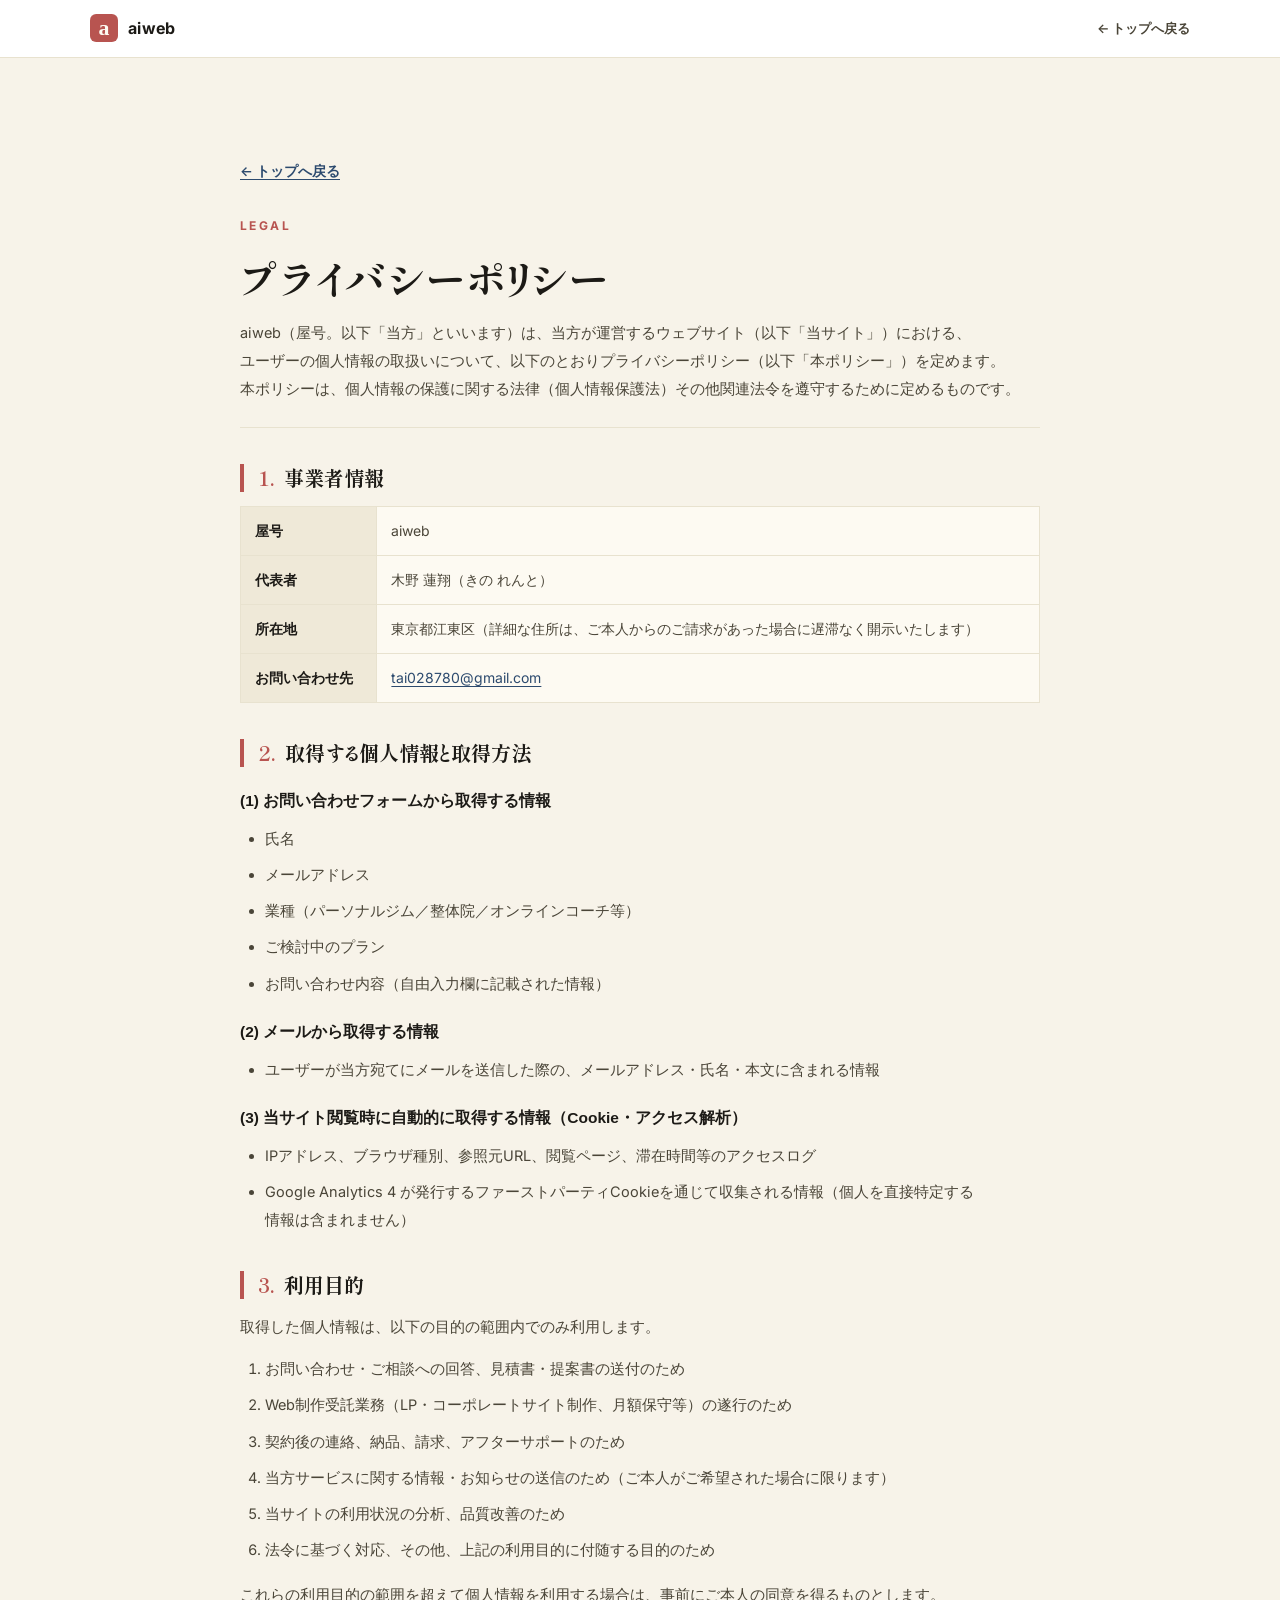
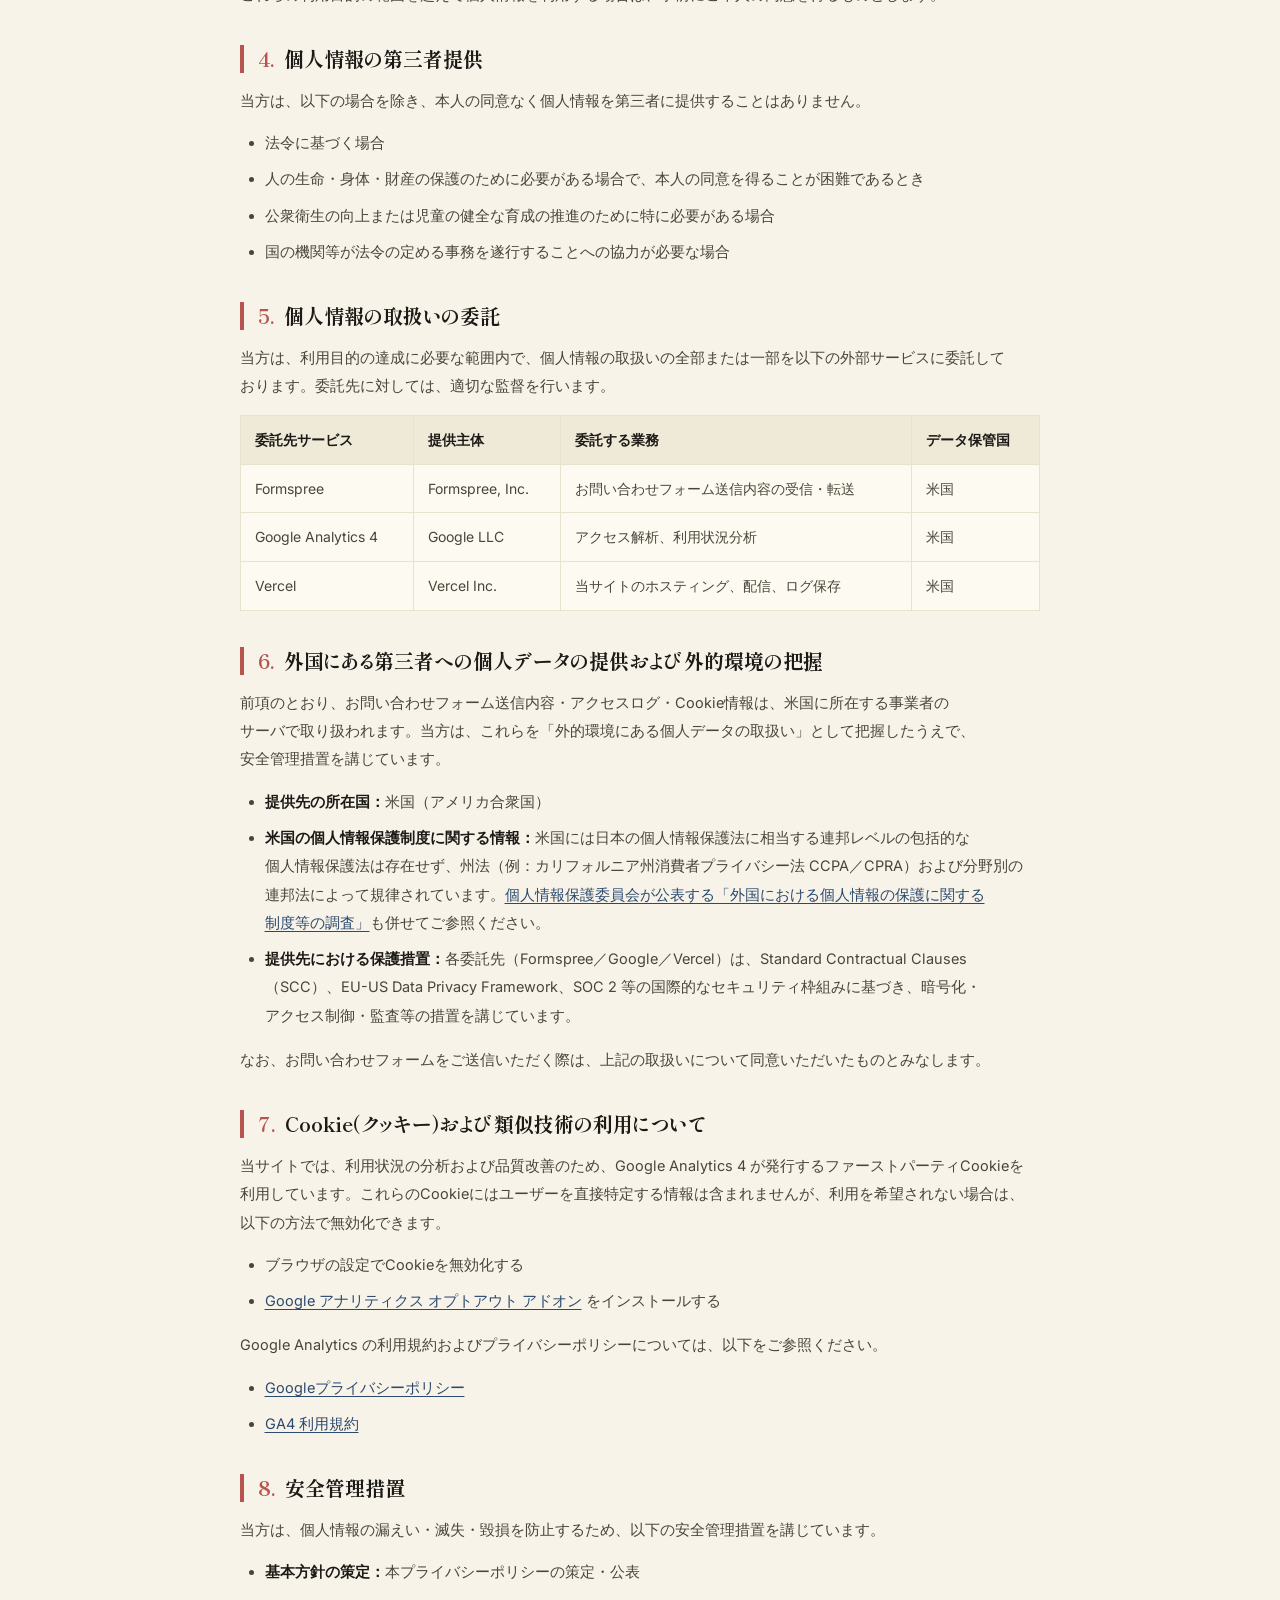
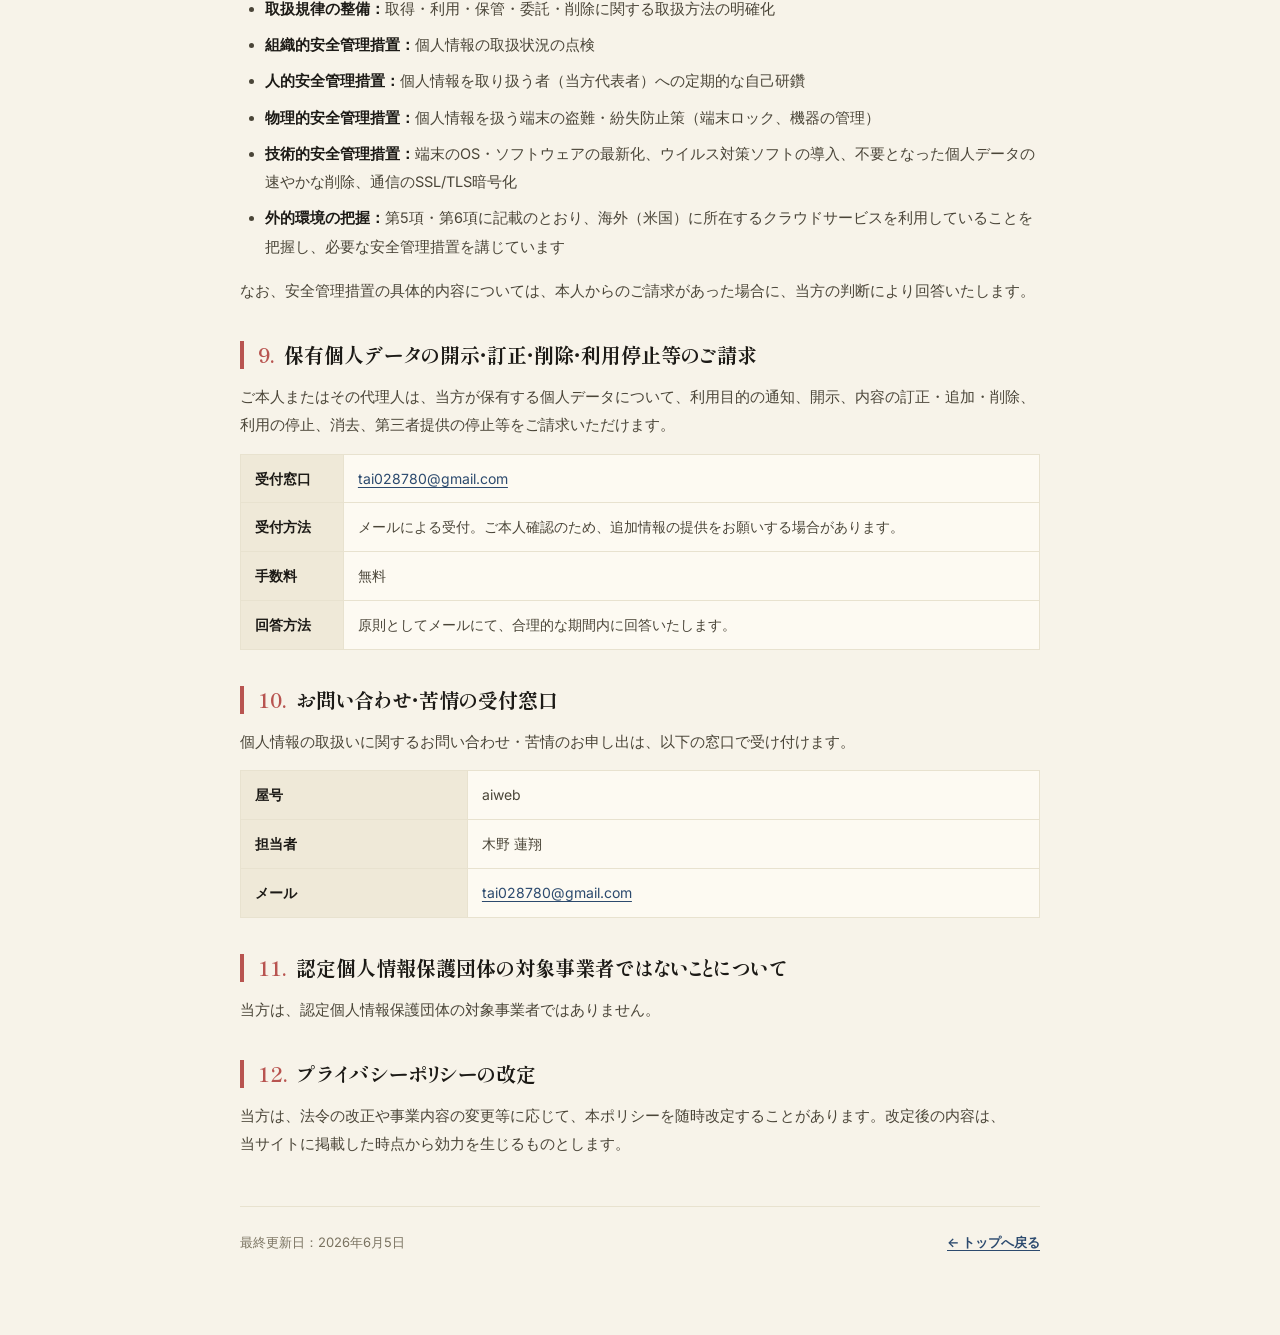
==== commit 7b638941: "Add files via upload" ====
--- a/privacy.html
+++ b/privacy.html
@@ -6,8 +6,8 @@
 <meta name="format-detection" content="telephone=no">
 <meta name="theme-color" content="#ffffff">
 
-<title>プライバシーポリシー｜aiweb-lab</title>
-<meta name="description" content="aiweb-lab（屋号）／代表 木野蓮翔。個人情報保護法に基づく、個人情報の取扱いに関するポリシー。">
+<title>プライバシーポリシー｜aiweb｜AI×Web制作×半額・倍速</title>
+<meta name="description" content="aiweb（屋号）／代表 木野蓮翔。個人情報保護法に基づく、個人情報の取扱いに関するポリシー。">
 <meta name="robots" content="noindex,follow">
 <link rel="canonical" href="https://aiweb-lab.com/privacy.html">
 
@@ -72,9 +72,9 @@
   <div class="mini-hdr-inner">
     <a href="index.html" class="brand">
       <span class="brand-mark" aria-hidden="true">
-        <svg viewBox="0 0 32 32" width="28" height="28"><defs><linearGradient id="lgP" x1="0" y1="0" x2="1" y2="1"><stop offset="0%" stop-color="#b85450"/><stop offset="100%" stop-color="#2c4a6e"/></linearGradient></defs><rect x="2" y="2" width="28" height="28" rx="8" fill="none" stroke="url(#lgP)" stroke-width="2"/><path d="M10 22 L16 10 L22 22 M12.5 18 H19.5" stroke="url(#lgP)" stroke-width="2.4" stroke-linecap="round" stroke-linejoin="round" fill="none"/></svg>
+        <svg viewBox="0 0 32 32" width="28" height="28"><rect width="32" height="32" rx="7" fill="#b85450"/><text x="16" y="24.5" font-family="'Noto Serif JP','Yu Mincho','MS Mincho',serif" font-size="25" font-weight="700" text-anchor="middle" fill="#fdfaf2">a</text></svg>
       </span>
-      <span>aiweb-lab</span>
+      <span>aiweb</span>
     </a>
     <a href="index.html" class="mini-hdr-link">← トップへ戻る</a>
   </div>
@@ -88,7 +88,7 @@
     <div class="legal-eyebrow">Legal</div>
     <h1>プライバシーポリシー</h1>
     <p class="legal-lead">
-      aiweb-lab（以下「当方」といいます）は、当方が運営するウェブサイト（以下「当サイト」）における、ユーザーの個人情報の取扱いについて、以下のとおりプライバシーポリシー（以下「本ポリシー」）を定めます。本ポリシーは、個人情報の保護に関する法律（個人情報保護法）その他関連法令を遵守するために定めるものです。
+      aiweb（屋号。以下「当方」といいます）は、当方が運営するウェブサイト（以下「当サイト」）における、ユーザーの個人情報の取扱いについて、以下のとおりプライバシーポリシー（以下「本ポリシー」）を定めます。本ポリシーは、個人情報の保護に関する法律（個人情報保護法）その他関連法令を遵守するために定めるものです。
     </p>
 
     <div class="legal-content">
@@ -96,7 +96,7 @@
     <h2>事業者情報</h2>
     <table>
       <tbody>
-        <tr><th>屋号</th><td>aiweb-lab</td></tr>
+        <tr><th>屋号</th><td>aiweb</td></tr>
         <tr><th>代表者</th><td>木野 蓮翔（きの れんと）</td></tr>
         <tr><th>所在地</th><td>東京都江東区（詳細な住所は、ご本人からのご請求があった場合に遅滞なく開示いたします）</td></tr>
         <tr><th>お問い合わせ先</th><td><a href="mailto:tai028780@gmail.com">tai028780@gmail.com</a></td></tr>
@@ -208,7 +208,7 @@
     <p>個人情報の取扱いに関するお問い合わせ・苦情のお申し出は、以下の窓口で受け付けます。</p>
     <table>
       <tbody>
-        <tr><th>屋号</th><td>aiweb-lab</td></tr>
+        <tr><th>屋号</th><td>aiweb</td></tr>
         <tr><th>担当者</th><td>木野 蓮翔</td></tr>
         <tr><th>メール</th><td><a href="mailto:tai028780@gmail.com">tai028780@gmail.com</a></td></tr>
       </tbody>
--- a/assets/css/style.css
+++ b/assets/css/style.css
@@ -1,5 +1,5 @@
 /* =========================================================
-   aiweb-lab — style.css
+   aiweb｜AI×Web制作×半額・倍速 — style.css
    Clean modern light theme
    ========================================================= */
 
